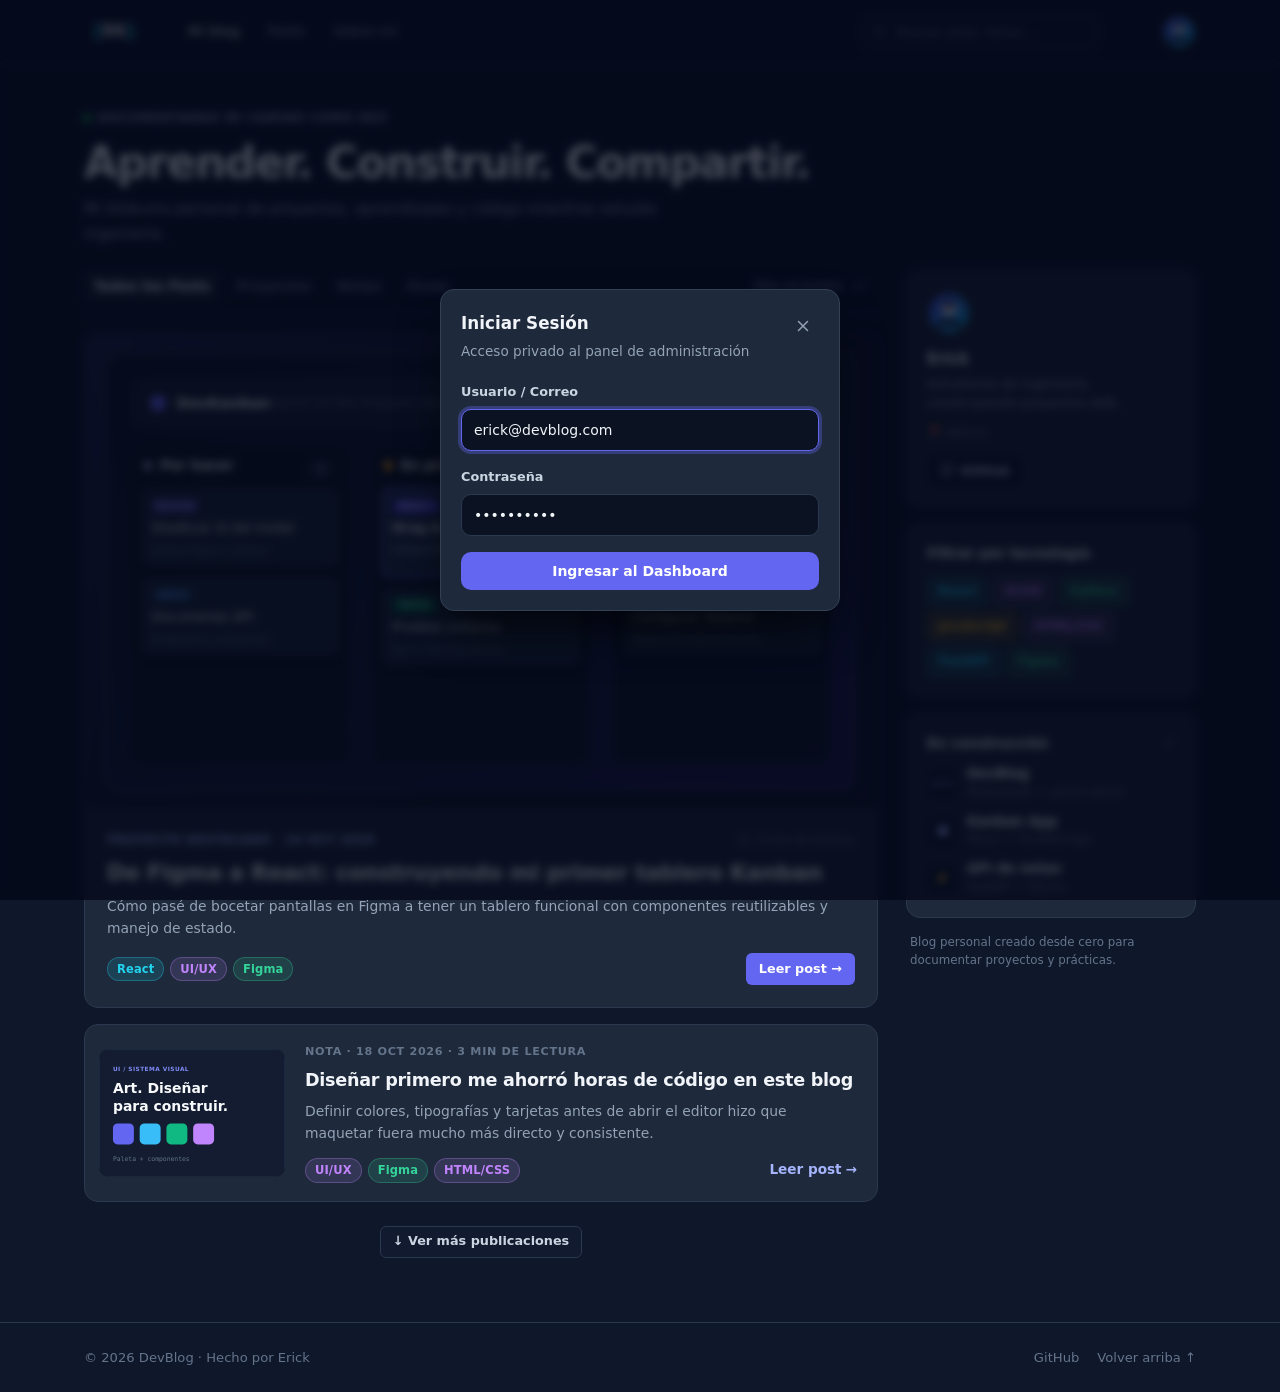
==== dashboard.html @ 759976a5 "refactor: rehacer maquetado fiel al Figma con logo {EG}, boton invisible de login, Mi Feed con edici" ====
<!DOCTYPE html>
<html lang="es">
<head>
  <meta charset="UTF-8">
  <meta name="viewport" content="width=device-width, initial-scale=1.0">
  <title>Mi Feed — {EG} DevBlog</title>
  <link rel="icon" type="image/svg+xml" href="assets/images/logo.svg">
  <link rel="stylesheet" href="css/style.css">
  <link rel="stylesheet" href="css/blog.css">
  <link rel="stylesheet" href="css/dashboard.css">
</head>
<body data-page="dashboard">

  <div class="dash-shell">
    <!-- ======================================================================
         MENÚ LATERAL DEL DASHBOARD PRIVADO
         ====================================================================== -->
    <aside class="dash-sidebar" aria-label="Panel de control">
      <div class="dash-brand">
        <a href="index.html" class="logo" aria-label="Inicio DevBlog">
          <span class="logo-brace">{</span><span class="logo-letters">EG</span><span class="logo-brace">}</span>
        </a>
      </div>

      <p class="dash-section-label">Panel de control</p>

      <nav class="dash-nav" aria-label="Secciones del panel">
        <button type="button" class="dash-nav-btn is-active" data-tab="mi-feed">
          <svg width="15" height="15" viewBox="0 0 24 24" fill="none" stroke="currentColor" stroke-width="2" aria-hidden="true">
            <path d="M12 20h9"/><path d="M16.5 3.5a2.1 2.1 0 0 1 3 3L7 19l-4 1 1-4Z"/>
          </svg>
          <span>Mi Feed</span>
        </button>

        <button type="button" class="dash-nav-btn" data-tab="gestor">
          <svg width="15" height="15" viewBox="0 0 24 24" fill="none" stroke="currentColor" stroke-width="2" aria-hidden="true">
            <rect x="3" y="4" width="18" height="16" rx="2"/><path d="M3 10h18"/><path d="M9 16h6"/>
          </svg>
          <span>Gestor de Publicaciones</span>
        </button>
      </nav>

      <div class="dash-sidebar-bottom">
        <a href="index.html" class="dash-visit-link">↗ Ver blog público</a>

        <div class="dash-user">
          <img src="assets/images/avatar.svg" alt="Erick">
          <div>
            <span class="dash-user-name">Erick</span>
            <span class="dash-user-role">Admin</span>
          </div>
        </div>

        <button type="button" class="dash-logout-btn" id="logout-btn">
          Cerrar sesión
          <span>Ver como visitante</span>
        </button>
      </div>
    </aside>

    <!-- ======================================================================
         ÁREA PRINCIPAL DEL DASHBOARD
         ====================================================================== -->
    <div class="dash-main">
      <!-- Barra superior -->
      <header class="dash-topbar">
        <div class="dash-crumbs">
          Dashboard &nbsp;/&nbsp; <strong id="dash-crumb">Mi Feed</strong>
        </div>
        <span class="dash-session">Sesión activa</span>
      </header>

      <main class="dash-content">
        <!-- Encabezado dinámico según la pestaña activa -->
        <div class="dash-header">
          <div>
            <h1 class="dash-title" id="dash-title">Mi Feed</h1>
            <p class="dash-subtitle" id="dash-subtitle">
              Tu muro privado para publicar avances rápidos y editar tus posts en caliente.
            </p>
          </div>
          <button type="button" class="admin-mode-pill" id="header-action-btn">
            Vista de Administrador
          </button>
        </div>

        <!-- Selector de pestañas -->
        <div class="dash-tabs" role="tablist" aria-label="Vistas del dashboard">
          <button type="button" class="dash-tab is-active" role="tab" aria-selected="true" data-tab="mi-feed">
            Mi Feed
          </button>
          <button type="button" class="dash-tab" role="tab" aria-selected="false" data-tab="gestor">
            Gestor de Publicaciones
          </button>
        </div>

        <!-- ==================================================================
             PANTALLA 3: PESTAÑA "MI FEED" (CREACIÓN Y EDICIÓN EN CALIENTE)
             ================================================================== -->
        <section class="tab-panel" id="panel-mi-feed" aria-label="Mi Feed">

          <!-- Caja de publicación rápida -->
          <div class="composer-card">
            <div class="composer-head">
              <div>
                <h2 class="composer-title">Crear nueva publicación</h2>
                <p class="composer-sub">Comparte qué estás construyendo, agrega etiquetas o sube capturas</p>
              </div>
              <span class="composer-badge">Borrador local</span>
            </div>

            <form class="composer-body" id="composer" novalidate>
              <div class="field">
                <label class="label" for="composer-title">Título del post</label>
                <input class="input" id="composer-title" name="title" placeholder="Ej: Construyendo mi primera API con FastAPI..." required>
              </div>

              <div class="field">
                <label class="label" for="composer-content">¿Qué estás construyendo o aprendiendo hoy?</label>
                <textarea class="input textarea" id="composer-content" name="content" rows="4" placeholder="Escribe el contenido de tu publicación, agrega bloques de código (```jsx) o explica tu avance..."></textarea>
              </div>

              <div class="field">
                <label class="label">Etiquetas</label>
                <div id="composer-tags"></div>
              </div>

              <div class="field">
                <label class="label" for="composer-image-url">Imagen de portada (opcional)</label>
                <div class="upload-row">
                  <span class="upload-icon" aria-hidden="true">🖼</span>
                  <input class="input" id="composer-image-url" name="imageUrl" placeholder="Subir imagen o pegar URL (ej. assets/images/kanban-preview.svg)">
                  <label class="upload-trigger">
                    Subir archivo
                    <input type="file" id="composer-image-file" accept="image/*" class="visually-hidden">
                  </label>
                </div>
              </div>

              <div class="composer-foot">
                <span class="form-hint">Se publica al instante en el feed principal</span>
                <div class="composer-actions">
                  <button type="button" class="btn btn-secondary btn-sm" id="composer-draft">
                    Guardar como borrador
                  </button>
                  <button type="submit" class="btn btn-primary btn-sm">
                    + Publicar avance
                  </button>
                </div>
              </div>
            </form>
          </div>

          <!-- Lista de publicaciones con edición en caliente -->
          <div class="myfeed-head">
            <h2 class="myfeed-title">Mi Feed</h2>
            <span class="muted" id="my-posts-count">3 publicaciones</span>
          </div>

          <div class="feed-list" id="my-posts"></div>
        </section>

        <!-- ==================================================================
             PANTALLA 4: PESTAÑA "GESTOR DE PUBLICACIONES" (TABLA)
             ================================================================== -->
        <section class="tab-panel" id="panel-gestor" aria-label="Gestor de Publicaciones" hidden>
          <div class="table-card">
            <div class="table-card-head">
              <h2 class="table-card-title">Listado de publicaciones</h2>
              <span class="muted" id="table-summary">3 en total</span>
            </div>

            <!-- Barra de búsqueda y filtros -->
            <div class="table-filters">
              <div class="table-search-wrap">
                <svg width="14" height="14" viewBox="0 0 24 24" fill="none" stroke="currentColor" stroke-width="2" aria-hidden="true">
                  <circle cx="11" cy="11" r="7"></circle>
                  <path d="m20 20-3.5-3.5"></path>
                </svg>
                <input type="search" id="table-search" class="input select--sm" placeholder="Buscar por título o tag...">
              </div>

              <select id="table-status" class="input select select--sm" aria-label="Filtrar por estado">
                <option value="todos">Todos</option>
                <option value="publicado">Publicados</option>
                <option value="borrador">Borradores</option>
              </select>

              <select id="table-category" class="input select select--sm" aria-label="Filtrar por tipo">
                <option value="todas">Categorías</option>
                <option value="Proyecto">Proyecto</option>
                <option value="Nota">Nota</option>
                <option value="Guía">Guía</option>
              </select>

              <select id="table-sort" class="input select select--sm" aria-label="Ordenar por fecha">
                <option value="recent">Recientes</option>
                <option value="oldest">Antiguos</option>
              </select>
            </div>

            <!-- Tabla de publicaciones -->
            <div class="table-wrap">
              <table class="posts-table">
                <thead>
                  <tr>
                    <th>Título del post</th>
                    <th>Categoría</th>
                    <th>Fecha de creación</th>
                    <th>Estado</th>
                    <th>Acciones</th>
                  </tr>
                </thead>
                <tbody id="table-body"></tbody>
              </table>

              <div class="empty-state" id="table-empty" hidden>
                <p class="empty-state-title">Sin coincidencias</p>
                <p>No hay publicaciones que coincidan con el filtro actual.</p>
              </div>
            </div>
          </div>
        </section>
      </main>
    </div>
  </div>

  <script src="js/store.js"></script>
  <script src="js/ui.js"></script>
  <script src="js/dashboard.js"></script>
</body>
</html>
---- css/style.css ----
/* ==========================================================================
   {EG} DevBlog — Sistema base
   Paleta slate (azul medianoche) con acentos índigo y cian.
   ========================================================================== */

:root {
  /* Superficies */
  --bg: #0f172a;
  --bg-deep: #0b1222;
  --surface: #1e293b;
  --surface-hover: #243247;
  --surface-sunken: #111a2e;

  /* Bordes */
  --border: #2a3850;
  --border-strong: #334155;

  /* Texto */
  --text: #f1f5f9;
  --text-soft: #cbd5e1;
  --text-muted: #94a3b8;
  --text-faint: #64748b;

  /* Acentos */
  --primary: #6366f1;
  --primary-hover: #4f46e5;
  --primary-soft: rgba(99, 102, 241, 0.14);
  --primary-text: #a5b4fc;
  --cyan: #22d3ee;
  --success: #22c55e;
  --warning: #f59e0b;
  --danger: #ef4444;

  /* Forma */
  --radius-sm: 6px;
  --radius: 10px;
  --radius-lg: 14px;
  --radius-full: 999px;
  --shadow: 0 10px 30px -10px rgba(0, 0, 0, 0.6);
  --ring: 0 0 0 3px rgba(99, 102, 241, 0.35);

  /* Tipografía */
  --font-sans: 'Inter', system-ui, -apple-system, 'Segoe UI', Roboto, sans-serif;
  --font-mono: 'JetBrains Mono', 'Fira Code', Consolas, monospace;

  --header-h: 64px;
  --container: 1160px;
  --ease: 180ms cubic-bezier(0.4, 0, 0.2, 1);
}

/* --------------------------------------------------------------------------
   Reset
   -------------------------------------------------------------------------- */
*,
*::before,
*::after {
  box-sizing: border-box;
}

* {
  margin: 0;
}

html {
  -webkit-text-size-adjust: 100%;
  scroll-behavior: smooth;
  scroll-padding-top: calc(var(--header-h) + 16px);
}

body {
  min-height: 100vh;
  display: flex;
  flex-direction: column;
  background: var(--bg);
  color: var(--text);
  font-family: var(--font-sans);
  font-size: 15px;
  line-height: 1.6;
  -webkit-font-smoothing: antialiased;
}

body.has-modal {
  overflow: hidden;
}

img,
svg {
  display: block;
  max-width: 100%;
}

a {
  color: inherit;
  text-decoration: none;
}

button,
input,
select,
textarea {
  font: inherit;
  color: inherit;
}

button {
  cursor: pointer;
  background: none;
  border: 0;
}

ul,
ol {
  padding: 0;
  list-style: none;
}

:focus-visible {
  outline: 2px solid var(--primary-text);
  outline-offset: 2px;
}

::selection {
  background: rgba(99, 102, 241, 0.4);
}

[hidden] {
  display: none !important;
}

.visually-hidden {
  position: absolute !important;
  width: 1px;
  height: 1px;
  padding: 0;
  margin: -1px;
  overflow: hidden;
  clip: rect(0 0 0 0);
  white-space: nowrap;
  border: 0;
}

.container {
  width: 100%;
  max-width: var(--container);
  margin-inline: auto;
  padding-inline: 24px;
}

.muted {
  color: var(--text-faint);
  font-size: 0.85rem;
}

.nowrap {
  white-space: nowrap;
}

/* --------------------------------------------------------------------------
   Logo {EG} — los colores cian y blanco se invierten al pasar el cursor
   -------------------------------------------------------------------------- */
.logo {
  display: inline-flex;
  align-items: center;
  padding: 4px 8px;
  border-radius: var(--radius-sm);
  font-family: var(--font-mono);
  font-size: 1.2rem;
  font-weight: 700;
  letter-spacing: -0.03em;
  line-height: 1;
  user-select: none;
}

.logo-brace {
  color: var(--cyan);
  transition: color var(--ease);
}

.logo-letters {
  color: #fff;
  transition: color var(--ease);
}

.logo:hover .logo-brace,
.logo:focus-visible .logo-brace {
  color: #fff;
}

.logo:hover .logo-letters,
.logo:focus-visible .logo-letters {
  color: var(--cyan);
}

/* --------------------------------------------------------------------------
   Header público
   -------------------------------------------------------------------------- */
.site-header {
  position: sticky;
  top: 0;
  z-index: 50;
  height: var(--header-h);
  background: rgba(15, 23, 42, 0.85);
  backdrop-filter: blur(12px);
  -webkit-backdrop-filter: blur(12px);
  border-bottom: 1px solid var(--border);
}

.header-inner {
  display: flex;
  align-items: center;
  gap: 32px;
  height: 100%;
}

.main-nav {
  display: flex;
  gap: 4px;
}

.nav-link {
  padding: 6px 12px;
  border-radius: var(--radius-sm);
  color: var(--text-muted);
  font-size: 0.9rem;
  font-weight: 500;
  transition: color var(--ease), background var(--ease);
}

.nav-link:hover {
  color: var(--text);
  background: rgba(255, 255, 255, 0.04);
}

.nav-link.is-active {
  color: var(--text);
}

.header-actions {
  display: flex;
  align-items: center;
  gap: 14px;
  margin-left: auto;
}

.header-search {
  position: relative;
  width: 240px;
}

.header-search svg {
  position: absolute;
  top: 50%;
  left: 12px;
  transform: translateY(-50%);
  color: var(--text-faint);
  pointer-events: none;
}

.header-search input {
  width: 100%;
  height: 36px;
  padding: 0 12px 0 36px;
  background: var(--surface-sunken);
  border: 1px solid var(--border);
  border-radius: var(--radius);
  font-size: 0.85rem;
  transition: border-color var(--ease), box-shadow var(--ease);
}

.header-search input::placeholder {
  color: var(--text-faint);
}

.header-search input:focus {
  outline: none;
  border-color: var(--primary);
  box-shadow: var(--ring);
}

/* Botón invisible al lado de la foto de perfil + Avatar */
.secret-login-btn {
  width: 34px;
  height: 34px;
  border-radius: var(--radius-sm);
  background: transparent;
  border: 1px solid transparent;
  opacity: 0;
  cursor: pointer;
}

.secret-login-btn:focus-visible {
  opacity: 0.4;
  border-color: var(--primary);
}

.avatar-btn {
  position: relative;
  flex-shrink: 0;
  width: 34px;
  height: 34px;
  padding: 0;
  border-radius: 50%;
  border: 1.5px solid var(--border-strong);
  transition: border-color var(--ease), transform var(--ease);
}

.avatar-btn img {
  width: 100%;
  height: 100%;
  border-radius: 50%;
  object-fit: cover;
}

.avatar-btn:hover {
  border-color: var(--primary);
  transform: scale(1.05);
}

.avatar-btn.is-admin::after {
  content: '';
  position: absolute;
  right: -2px;
  bottom: -2px;
  width: 11px;
  height: 11px;
  border-radius: 50%;
  background: var(--success);
  border: 2px solid var(--bg);
}

/* --------------------------------------------------------------------------
   Footer
   -------------------------------------------------------------------------- */
.site-footer {
  margin-top: auto;
  border-top: 1px solid var(--border);
  padding: 24px 0;
  color: var(--text-faint);
  font-size: 0.82rem;
}

.footer-inner {
  display: flex;
  flex-wrap: wrap;
  align-items: center;
  justify-content: space-between;
  gap: 12px;
}

.footer-links {
  display: flex;
  gap: 18px;
}

.footer-links a:hover {
  color: var(--text);
}

/* --------------------------------------------------------------------------
   Botones
   -------------------------------------------------------------------------- */
.btn {
  display: inline-flex;
  align-items: center;
  justify-content: center;
  gap: 6px;
  height: 38px;
  padding: 0 16px;
  border: 1px solid transparent;
  border-radius: var(--radius);
  font-size: 0.875rem;
  font-weight: 600;
  white-space: nowrap;
  transition: background var(--ease), border-color var(--ease), color var(--ease), box-shadow var(--ease);
}

.btn:active {
  transform: translateY(1px);
}

.btn:disabled {
  opacity: 0.5;
  pointer-events: none;
}

.btn-primary {
  background: var(--primary);
  color: #fff;
}

.btn-primary:hover {
  background: var(--primary-hover);
  box-shadow: 0 6px 18px -6px rgba(99, 102, 241, 0.7);
}

.btn-secondary {
  background: var(--surface-sunken);
  border-color: var(--border);
  color: var(--text-soft);
}

.btn-secondary:hover {
  background: var(--surface-hover);
  border-color: var(--border-strong);
  color: var(--text);
}

.btn-danger {
  background: var(--danger);
  color: #fff;
}

.btn-danger:hover {
  background: #dc2626;
}

.btn-danger-soft:hover {
  color: #fca5a5;
  border-color: rgba(239, 68, 68, 0.45);
  background: rgba(239, 68, 68, 0.1);
}

.btn-sm {
  height: 32px;
  padding: 0 12px;
  font-size: 0.8rem;
  border-radius: var(--radius-sm);
}

.btn-block {
  width: 100%;
}

.icon-btn {
  display: inline-grid;
  place-items: center;
  width: 32px;
  height: 32px;
  border-radius: var(--radius-sm);
  color: var(--text-muted);
  transition: background var(--ease), color var(--ease);
}

.icon-btn:hover {
  background: rgba(255, 255, 255, 0.06);
  color: var(--text);
}

.link-arrow {
  display: inline-flex;
  align-items: center;
  gap: 4px;
  color: var(--primary-text);
  font-size: 0.85rem;
  font-weight: 600;
  white-space: nowrap;
}

.link-arrow span {
  transition: transform var(--ease);
}

.link-arrow:hover span {
  transform: translateX(3px);
}

/* --------------------------------------------------------------------------
   Formularios
   -------------------------------------------------------------------------- */
.field {
  display: flex;
  flex-direction: column;
  gap: 6px;
}

.label {
  font-size: 0.8rem;
  font-weight: 600;
  color: var(--text-soft);
}

.input {
  width: 100%;
  min-height: 40px;
  padding: 9px 12px;
  background: var(--bg-deep);
  border: 1px solid var(--border);
  border-radius: var(--radius);
  font-size: 0.875rem;
  transition: border-color var(--ease), box-shadow var(--ease);
}

.input::placeholder {
  color: var(--text-faint);
}

.input:focus {
  outline: none;
  border-color: var(--primary);
  box-shadow: var(--ring);
}

.textarea {
  resize: vertical;
  min-height: 110px;
  line-height: 1.6;
}

.select {
  appearance: none;
  padding-right: 34px;
  background-image: url("data:image/svg+xml,%3Csvg xmlns='http://www.w3.org/2000/svg' width='16' height='16' viewBox='0 0 24 24' fill='none' stroke='%2394a3b8' stroke-width='2'%3E%3Cpath d='m6 9 6 6 6-6'/%3E%3C/svg%3E");
  background-repeat: no-repeat;
  background-position: right 10px center;
  cursor: pointer;
}

.select option {
  background: var(--surface);
}

.select--sm {
  min-height: 32px;
  padding-block: 4px;
  font-size: 0.8rem;
}

.form-hint {
  font-size: 0.75rem;
  color: var(--text-faint);
}

.form-error {
  padding: 8px 12px;
  border-radius: var(--radius-sm);
  background: rgba(239, 68, 68, 0.12);
  border: 1px solid rgba(239, 68, 68, 0.3);
  color: #fca5a5;
  font-size: 0.8rem;
}

/* Input de etiquetas */
.tag-input {
  display: flex;
  flex-wrap: wrap;
  align-items: center;
  gap: 6px;
  min-height: 40px;
  padding: 6px 8px;
  background: var(--bg-deep);
  border: 1px solid var(--border);
  border-radius: var(--radius);
  cursor: text;
  transition: border-color var(--ease), box-shadow var(--ease);
}

.tag-input:focus-within {
  border-color: var(--primary);
  box-shadow: var(--ring);
}

.tag-input-list {
  display: contents;
}

.tag-input-field {
  flex: 1;
  min-width: 140px;
  padding: 2px 4px;
  background: transparent;
  border: 0;
  font-size: 0.85rem;
}

.tag-input-field:focus {
  outline: none;
}

/* --------------------------------------------------------------------------
   Etiquetas, chips y estados
   -------------------------------------------------------------------------- */
.tag {
  display: inline-flex;
  align-items: center;
  padding: 2px 9px;
  border-radius: var(--radius-full);
  font-size: 0.72rem;
  font-weight: 600;
  letter-spacing: 0.01em;
  white-space: nowrap;
  color: var(--tag-color);
  background: color-mix(in srgb, var(--tag-color) 14%, transparent);
  border: 1px solid color-mix(in srgb, var(--tag-color) 30%, transparent);
}

.tag--c0 { --tag-color: #818cf8; }
.tag--c1 { --tag-color: #22d3ee; }
.tag--c2 { --tag-color: #c084fc; }
.tag--c3 { --tag-color: #34d399; }
.tag--c4 { --tag-color: #fbbf24; }
.tag--c5 { --tag-color: #f472b6; }

.chip-list {
  display: flex;
  flex-wrap: wrap;
  gap: 6px;
}

.chip {
  display: inline-flex;
  align-items: center;
  gap: 4px;
  padding: 2px 8px;
  border-radius: var(--radius-sm);
  background: rgba(148, 163, 184, 0.08);
  color: var(--text-muted);
  font-size: 0.75rem;
  font-weight: 500;
}

a.chip:hover {
  color: var(--text);
  background: rgba(148, 163, 184, 0.16);
}

.chip--removable {
  background: var(--primary-soft);
  color: var(--primary-text);
}

.chip--removable button {
  display: grid;
  place-items: center;
  width: 16px;
  height: 16px;
  border-radius: 50%;
  color: inherit;
  font-size: 0.9rem;
  line-height: 1;
}

.chip--removable button:hover {
  background: rgba(255, 255, 255, 0.12);
}

.status {
  display: inline-flex;
  align-items: center;
  gap: 6px;
  padding: 2px 9px;
  border-radius: var(--radius-full);
  font-size: 0.72rem;
  font-weight: 600;
  white-space: nowrap;
}

.status::before {
  content: '';
  width: 6px;
  height: 6px;
  border-radius: 50%;
  background: currentColor;
}

.status--published {
  color: #4ade80;
  background: rgba(34, 197, 94, 0.12);
  border: 1px solid rgba(34, 197, 94, 0.3);
}

.status--draft {
  color: #fbbf24;
  background: rgba(245, 158, 11, 0.12);
  border: 1px solid rgba(245, 158, 11, 0.3);
}

.status--editing {
  color: var(--primary-text);
  background: var(--primary-soft);
  border: 1px solid rgba(99, 102, 241, 0.35);
}

/* --------------------------------------------------------------------------
   Tarjetas y estados vacíos
   -------------------------------------------------------------------------- */
.card {
  background: var(--surface);
  border: 1px solid var(--border);
  border-radius: var(--radius-lg);
  padding: 20px;
}

.empty-state {
  display: flex;
  flex-direction: column;
  align-items: center;
  gap: 8px;
  padding: 48px 24px;
  text-align: center;
  color: var(--text-muted);
  font-size: 0.9rem;
  border: 1px dashed var(--border-strong);
  border-radius: var(--radius-lg);
}

.empty-state .btn {
  margin-top: 8px;
}

.empty-state-title {
  color: var(--text);
  font-weight: 600;
  font-size: 1rem;
}

.empty-state--page {
  margin: 64px auto;
  max-width: 520px;
}

/* --------------------------------------------------------------------------
   Modales
   -------------------------------------------------------------------------- */
.modal-overlay {
  position: fixed;
  inset: 0;
  z-index: 100;
  display: grid;
  place-items: center;
  padding: 16px;
  background: rgba(2, 6, 23, 0.72);
  backdrop-filter: blur(4px);
  -webkit-backdrop-filter: blur(4px);
  opacity: 0;
  transition: opacity var(--ease);
}

.modal-overlay.is-open {
  opacity: 1;
}

.modal {
  width: 100%;
  max-width: 400px;
  background: var(--surface);
  border: 1px solid var(--border-strong);
  border-radius: var(--radius-lg);
  box-shadow: 0 25px 50px -12px rgba(0, 0, 0, 0.75);
  transform: translateY(8px) scale(0.98);
  transition: transform var(--ease);
}

.modal-overlay.is-open .modal {
  transform: none;
}

.modal--sm {
  max-width: 420px;
}

.modal-header {
  display: flex;
  align-items: flex-start;
  justify-content: space-between;
  gap: 12px;
  padding: 20px 20px 0;
}

.modal-title {
  font-size: 1.05rem;
  font-weight: 700;
}

.modal-subtitle,
.modal-text {
  margin-top: 4px;
  color: var(--text-muted);
  font-size: 0.85rem;
}

.modal-text strong {
  color: var(--text);
}

.modal-body {
  display: flex;
  flex-direction: column;
  gap: 16px;
  padding: 20px;
}

.alert-head {
  display: flex;
  align-items: center;
  gap: 12px;
}

.alert-badge {
  display: inline-grid;
  place-items: center;
  flex-shrink: 0;
  width: 34px;
  height: 34px;
  border-radius: var(--radius-sm);
  background: rgba(239, 68, 68, 0.14);
  border: 1px solid rgba(239, 68, 68, 0.35);
  color: var(--danger);
}

.modal-footer {
  display: flex;
  justify-content: flex-end;
  gap: 10px;
  padding: 0 20px 20px;
}

.shake {
  animation: shake 0.35s;
}

@keyframes shake {
  20%, 60% { transform: translateX(-6px); }
  40%, 80% { transform: translateX(6px); }
}

/* --------------------------------------------------------------------------
   Toasts
   -------------------------------------------------------------------------- */
.toast-region {
  position: fixed;
  right: 20px;
  bottom: 20px;
  z-index: 200;
  display: flex;
  flex-direction: column;
  gap: 8px;
  pointer-events: none;
}

.toast {
  min-width: 240px;
  max-width: 360px;
  padding: 12px 16px;
  background: var(--surface);
  border: 1px solid var(--border-strong);
  border-left: 3px solid var(--primary);
  border-radius: var(--radius);
  box-shadow: var(--shadow);
  font-size: 0.875rem;
  animation: toast-in 0.25s ease both;
}

.toast--success { border-left-color: var(--success); }
.toast--error { border-left-color: var(--danger); }

.toast.is-leaving {
  animation: toast-out 0.2s ease forwards;
}

@keyframes toast-in {
  from { opacity: 0; transform: translateY(10px); }
}

@keyframes toast-out {
  to { opacity: 0; transform: translateY(10px); }
}

/* --------------------------------------------------------------------------
   Responsive
   -------------------------------------------------------------------------- */
@media (max-width: 860px) {
  .header-inner { gap: 16px; }
  .header-search { width: 200px; }
}

@media (max-width: 680px) {
  .container { padding-inline: 16px; }
  .main-nav { display: none; }
  .header-actions { flex: 1; justify-content: flex-end; }
  .header-search { width: auto; flex: 1; max-width: 260px; }
}

@media (prefers-reduced-motion: reduce) {
  *, *::before, *::after {
    animation-duration: 0.01ms !important;
    transition-duration: 0.01ms !important;
    scroll-behavior: auto !important;
  }
}
---- css/blog.css ----
/* ==========================================================================
   {EG} DevBlog — Vistas públicas: Feed (index) y Lectura (post)
   ========================================================================== */

/* --------------------------------------------------------------------------
   Hero
   -------------------------------------------------------------------------- */
.hero {
  padding: 40px 0 24px;
}

.eyebrow {
  display: inline-flex;
  align-items: center;
  gap: 8px;
  color: var(--text-muted);
  font-size: 0.72rem;
  font-weight: 600;
  letter-spacing: 0.08em;
  text-transform: uppercase;
}

.eyebrow-dot {
  width: 6px;
  height: 6px;
  border-radius: 50%;
  background: var(--success);
  box-shadow: 0 0 0 4px rgba(34, 197, 94, 0.16);
}

.hero-title {
  margin-top: 10px;
  font-size: clamp(2rem, 4.2vw, 2.75rem);
  font-weight: 800;
  line-height: 1.12;
  letter-spacing: -0.035em;
}

.hero-subtitle {
  max-width: 600px;
  margin-top: 10px;
  color: var(--text-muted);
  font-size: 0.96rem;
}

/* --------------------------------------------------------------------------
   Layout del feed: 2 columnas (muro izquierda + sidebar derecha)
   -------------------------------------------------------------------------- */
.feed-layout {
  display: grid;
  grid-template-columns: minmax(0, 1fr) 290px;
  gap: 28px;
  align-items: start;
  padding-bottom: 64px;
}

.feed-toolbar {
  display: flex;
  align-items: center;
  justify-content: space-between;
  gap: 16px;
  padding-bottom: 12px;
  margin-bottom: 18px;
  border-bottom: 1px solid var(--border);
}

.filter-tabs {
  display: flex;
  flex-wrap: wrap;
  gap: 6px;
}

.filter-tab {
  padding: 5px 10px;
  border-radius: var(--radius-sm);
  color: var(--text-faint);
  font-size: 0.84rem;
  font-weight: 600;
  transition: color var(--ease), background var(--ease);
}

.filter-tab:hover {
  color: var(--text);
}

.filter-tab.is-active {
  color: var(--text);
  background: rgba(255, 255, 255, 0.05);
}

.feed-sort {
  width: auto;
  background-color: transparent;
  border-color: transparent;
  color: var(--text-muted);
}

.feed-status {
  margin: -6px 0 14px;
  color: var(--text-muted);
  font-size: 0.82rem;
}

.feed-list {
  display: flex;
  flex-direction: column;
  gap: 16px;
}

.load-more-wrap {
  display: flex;
  justify-content: center;
  margin-top: 24px;
}

/* --------------------------------------------------------------------------
   PostCard (reutilizable en Feed Público y Mi Feed)
   -------------------------------------------------------------------------- */
.post-card {
  display: grid;
  overflow: hidden;
  background: var(--surface);
  border: 1px solid var(--border);
  border-radius: var(--radius-lg);
  transition: border-color var(--ease), box-shadow var(--ease);
}

.post-card:hover {
  border-color: rgba(99, 102, 241, 0.45);
  box-shadow: var(--shadow);
}

.post-card-media {
  display: block;
  overflow: hidden;
  background: var(--bg-deep);
}

.post-card-media img {
  width: 100%;
  height: 100%;
  object-fit: cover;
}

.post-card-body {
  display: flex;
  flex-direction: column;
  gap: 8px;
  min-width: 0;
  padding: 18px 20px;
}

.post-card-top {
  display: flex;
  align-items: center;
  justify-content: space-between;
  gap: 12px;
}

.featured-kicker {
  color: var(--primary-text);
  font-size: 0.72rem;
  font-weight: 700;
  letter-spacing: 0.06em;
  text-transform: uppercase;
}

.post-kicker {
  color: var(--text-faint);
  font-size: 0.7rem;
  font-weight: 600;
  letter-spacing: 0.06em;
  text-transform: uppercase;
}

.post-readtime {
  display: inline-flex;
  align-items: center;
  gap: 5px;
  color: var(--text-faint);
  font-size: 0.76rem;
}

.post-card-title {
  font-size: 1.1rem;
  font-weight: 700;
  line-height: 1.35;
  letter-spacing: -0.015em;
}

.post-card-title a:hover {
  color: var(--primary-text);
}

.post-card-excerpt {
  display: -webkit-box;
  -webkit-line-clamp: 2;
  -webkit-box-orient: vertical;
  overflow: hidden;
  color: var(--text-muted);
  font-size: 0.87rem;
  line-height: 1.55;
}

.post-card-footer {
  display: flex;
  align-items: center;
  justify-content: space-between;
  gap: 12px;
  margin-top: auto;
  padding-top: 6px;
}

.post-card-actions {
  display: flex;
  flex-shrink: 0;
  gap: 6px;
}

/* Variante destacada (arriba del feed) */
.post-card--featured .post-card-media {
  padding: 18px 20px;
  background: radial-gradient(circle at top left, rgba(99, 102, 241, 0.16), transparent 65%), #13182b;
  border-bottom: 1px solid var(--border);
}

.post-card--featured .post-card-media img {
  border-radius: var(--radius);
  border: 1px solid rgba(255, 255, 255, 0.08);
}

.post-card--featured .post-card-body {
  padding: 20px 22px 22px;
}

.post-card--featured .post-card-title {
  font-size: 1.38rem;
}

/* Variante fila horizontal */
.post-card--row {
  grid-template-columns: 200px minmax(0, 1fr);
}

.post-card--row .post-card-media {
  margin: 14px 0 14px 14px;
  border-radius: var(--radius);
  aspect-ratio: 16 / 11;
  align-self: center;
}

.post-card--no-media {
  grid-template-columns: minmax(0, 1fr);
}

/* --------------------------------------------------------------------------
   Sidebar (Derecha en el Feed)
   -------------------------------------------------------------------------- */
.sidebar {
  display: flex;
  flex-direction: column;
  gap: 14px;
}

.sidebar-head {
  display: flex;
  align-items: center;
  justify-content: space-between;
  margin-bottom: 12px;
}

.sidebar-title {
  color: var(--text);
  font-size: 0.85rem;
  font-weight: 700;
}

/* Tarjeta de perfil fiel al maquetado */
.profile-card {
  display: flex;
  flex-direction: column;
  align-items: flex-start;
  gap: 12px;
}

.profile-avatar-circle {
  width: 44px;
  height: 44px;
  border-radius: 50%;
  border: 1.5px solid var(--border-strong);
  background: var(--surface-sunken);
  overflow: hidden;
}

.profile-avatar-circle img {
  width: 100%;
  height: 100%;
  object-fit: cover;
}

.profile-info {
  min-height: 36px;
}

.profile-name {
  font-size: 0.95rem;
  font-weight: 700;
}

.profile-bio {
  margin-top: 2px;
  color: var(--text-muted);
  font-size: 0.82rem;
  line-height: 1.45;
}

.profile-loc {
  display: inline-flex;
  align-items: center;
  gap: 5px;
  color: var(--text-faint);
  font-size: 0.76rem;
}

/* Botones de tecnología */
.tech-filters {
  display: flex;
  flex-wrap: wrap;
  gap: 6px;
}

.tech-chip {
  display: inline-flex;
  align-items: center;
  padding: 4px 10px;
  border-radius: var(--radius-sm);
  background: color-mix(in srgb, var(--tag-color) 12%, transparent);
  border: 1px solid color-mix(in srgb, var(--tag-color) 30%, transparent);
  color: var(--tag-color);
  font-size: 0.75rem;
  font-weight: 600;
  transition: background var(--ease), box-shadow var(--ease);
}

.tech-chip:hover,
.tech-chip.is-active {
  background: color-mix(in srgb, var(--tag-color) 24%, transparent);
}

.tech-chip.is-active {
  box-shadow: 0 0 0 2px color-mix(in srgb, var(--tag-color) 50%, transparent);
}

/* Tarjeta "En construcción" */
.build-list {
  display: flex;
  flex-direction: column;
  gap: 12px;
}

.build-item {
  display: flex;
  align-items: center;
  gap: 10px;
}

.build-icon {
  display: inline-grid;
  place-items: center;
  flex-shrink: 0;
  width: 30px;
  height: 30px;
  border-radius: var(--radius-sm);
  background: var(--surface-sunken);
  border: 1px solid var(--border);
  color: var(--primary-text);
  font-family: var(--font-mono);
  font-size: 0.72rem;
  font-weight: 700;
}

.build-name {
  display: block;
  font-size: 0.83rem;
  font-weight: 600;
  line-height: 1.25;
}

.build-desc {
  display: block;
  color: var(--text-faint);
  font-size: 0.74rem;
}

.sidebar-note {
  padding: 2px 4px;
  color: var(--text-faint);
  font-size: 0.74rem;
  line-height: 1.5;
}

/* --------------------------------------------------------------------------
   Pantalla 2: Lectura completa (post.html)
   -------------------------------------------------------------------------- */
.post-page {
  padding-top: 28px;
  padding-bottom: 64px;
}

.back-link {
  display: inline-flex;
  align-items: center;
  gap: 6px;
  margin-bottom: 20px;
  color: var(--text-muted);
  font-size: 0.83rem;
  font-weight: 500;
}

.back-link:hover {
  color: var(--text);
}

.post-layout {
  display: grid;
  grid-template-columns: minmax(0, 680px) 220px;
  justify-content: space-between;
  gap: 44px;
  align-items: start;
}

.draft-banner {
  margin-bottom: 18px;
  padding: 10px 14px;
  border-radius: var(--radius);
  background: rgba(245, 158, 11, 0.12);
  border: 1px solid rgba(245, 158, 11, 0.3);
  color: #fcd34d;
  font-size: 0.84rem;
}

.post-header {
  padding-bottom: 20px;
  margin-bottom: 24px;
  border-bottom: 1px solid var(--border);
}

.post-title {
  margin-top: 10px;
  font-size: clamp(1.75rem, 3.6vw, 2.35rem);
  font-weight: 800;
  line-height: 1.18;
  letter-spacing: -0.03em;
}

.post-lead {
  margin-top: 12px;
  color: var(--text-muted);
  font-size: 0.96rem;
  line-height: 1.6;
}

.post-author {
  display: flex;
  flex-wrap: wrap;
  align-items: center;
  gap: 10px;
  margin-top: 18px;
}

.post-author-avatar {
  border-radius: 50%;
  border: 1px solid var(--border-strong);
}

.post-author-name {
  display: block;
  font-size: 0.85rem;
  font-weight: 600;
}

.post-author-role {
  display: block;
  color: var(--text-faint);
  font-size: 0.74rem;
}

.post-author-tags {
  margin-left: 8px;
}

/* Cuerpo del artículo */
.prose {
  color: var(--text-soft);
  font-size: 0.95rem;
  line-height: 1.75;
}

.prose > * + * {
  margin-top: 1.15em;
}

.prose h2 {
  margin-top: 1.9em;
  color: var(--text);
  font-size: 1.25rem;
  font-weight: 700;
  letter-spacing: -0.02em;
}

.prose h3 {
  margin-top: 1.5em;
  color: var(--text);
  font-size: 1.05rem;
  font-weight: 700;
}

.prose strong {
  color: var(--text);
}

.prose ul,
.prose ol {
  padding-left: 1.3em;
}

.prose ul { list-style: disc; }
.prose ol { list-style: decimal; }

.prose :not(pre) > code {
  padding: 2px 6px;
  border-radius: 5px;
  background: var(--surface);
  border: 1px solid var(--border);
  color: #e0e7ff;
  font-family: var(--font-mono);
  font-size: 0.84em;
}

/* Figura con barra estilo ventana */
.prose-figure {
  margin-block: 1.6em;
  overflow: hidden;
  border: 1px solid var(--border);
  border-radius: var(--radius-lg);
  background: #13182b;
}

.prose-figure-bar {
  display: flex;
  align-items: center;
  gap: 10px;
  padding: 8px 14px;
  background: var(--surface-sunken);
  border-bottom: 1px solid var(--border);
  color: var(--text-faint);
  font-size: 0.74rem;
}

.win-dots {
  display: inline-flex;
  gap: 5px;
}

.win-dots i {
  width: 7px;
  height: 7px;
  border-radius: 50%;
  background: var(--border-strong);
}

.prose-figure-body {
  padding: 16px;
}

.prose-figure-body img {
  border-radius: var(--radius);
}

.prose-figure figcaption {
  padding: 8px 14px;
  border-top: 1px solid var(--border);
  background: var(--bg);
  color: var(--text-faint);
  font-size: 0.75rem;
}

/* Callout / Lo que aprendí */
.callout {
  padding: 14px 18px;
  border-radius: var(--radius);
  border: 1px solid var(--border);
  border-left: 3px solid var(--primary);
  background: var(--surface);
  color: var(--text-soft);
  font-size: 0.88rem;
}

.callout strong {
  display: block;
  margin-bottom: 4px;
  color: var(--primary-text);
  font-size: 0.72rem;
  letter-spacing: 0.06em;
  text-transform: uppercase;
}

/* Bloque de código con números de línea */
.code-block {
  margin-block: 1.5em;
  overflow: hidden;
  border: 1px solid var(--border);
  border-radius: var(--radius);
  background: var(--surface);
}

.code-block-head {
  display: flex;
  align-items: center;
  justify-content: space-between;
  padding: 7px 12px;
  border-bottom: 1px solid var(--border);
  background: var(--surface-sunken);
}

.code-block-name {
  color: var(--text-muted);
  font-family: var(--font-mono);
  font-size: 0.75rem;
}

.code-copy {
  padding: 2px 9px;
  border-radius: var(--radius-sm);
  color: var(--text-muted);
  font-size: 0.74rem;
}

.code-copy:hover {
  color: var(--text);
}

.code-copy.is-copied {
  color: #4ade80;
}

.code-block pre {
  margin: 0;
  padding: 14px 16px;
  overflow-x: auto;
  color: #e2e8f0;
  font-family: var(--font-mono);
  font-size: 0.8rem;
  line-height: 1.65;
}

.code-line {
  display: flex;
  gap: 16px;
}

.code-ln {
  user-select: none;
  min-width: 18px;
  text-align: right;
  color: var(--text-faint);
}

.code-src {
  flex: 1;
}

.tok-comment { color: #64748b; font-style: italic; }
.tok-string  { color: #86efac; }
.tok-keyword { color: #c4b5fd; }
.tok-number  { color: #fdba74; }
.tok-fn      { color: #7dd3fc; }
.tok-tag     { color: #f9a8d4; }

/* Tarjeta de repositorio al final del artículo */
.repo-card {
  display: flex;
  align-items: center;
  justify-content: space-between;
  gap: 16px;
  margin-top: 32px;
  padding: 14px 16px;
  border: 1px solid var(--border);
  border-radius: var(--radius);
  background: var(--surface);
}

.repo-card-info {
  display: flex;
  align-items: center;
  gap: 12px;
}

.repo-icon {
  display: inline-grid;
  place-items: center;
  width: 34px;
  height: 34px;
  border-radius: var(--radius-sm);
  background: var(--surface-sunken);
  color: var(--text-muted);
}

.repo-card-title {
  font-size: 0.85rem;
  font-weight: 600;
}

.repo-card-text {
  color: var(--text-faint);
  font-size: 0.76rem;
}

.post-footer {
  display: flex;
  align-items: center;
  justify-content: space-between;
  gap: 12px;
  margin-top: 20px;
  padding-top: 18px;
  border-top: 1px solid var(--border);
}

/* Índice lateral */
.post-aside {
  position: sticky;
  top: calc(var(--header-h) + 24px);
  display: flex;
  flex-direction: column;
  gap: 24px;
}

.aside-title {
  margin-bottom: 8px;
  color: var(--text-faint);
  font-size: 0.7rem;
  font-weight: 700;
  letter-spacing: 0.08em;
  text-transform: uppercase;
}

.toc-list {
  display: flex;
  flex-direction: column;
  gap: 4px;
}

.toc-link {
  display: block;
  padding: 4px 0 4px 10px;
  border-left: 2px solid var(--border);
  color: var(--text-faint);
  font-size: 0.78rem;
  line-height: 1.4;
  transition: color var(--ease), border-color var(--ease);
}

.toc-link:hover,
.toc-link.is-active {
  color: var(--primary-text);
  border-left-color: var(--primary);
}

.aside-note {
  color: var(--text-faint);
  font-size: 0.76rem;
  line-height: 1.5;
  margin-bottom: 8px;
}

.share-link {
  color: var(--primary-text);
  font-size: 0.78rem;
  font-weight: 600;
}

.share-link:hover {
  text-decoration: underline;
}

/* --------------------------------------------------------------------------
   Responsive
   -------------------------------------------------------------------------- */
@media (max-width: 960px) {
  .feed-layout,
  .post-layout {
    grid-template-columns: minmax(0, 1fr);
  }

  .post-aside {
    position: static;
    order: -1;
  }
}

@media (max-width: 640px) {
  .post-card--row {
    grid-template-columns: minmax(0, 1fr);
  }

  .post-card--row .post-card-media {
    margin: 14px 14px 0;
  }
}
---- css/dashboard.css ----
/* ==========================================================================
   {EG} DevBlog — Dashboard Privado (Pantallas 3 y 4 del Maquetado)
   - Pestaña "Mi Feed" (publicación rápida + edición en caliente)
   - Pestaña "Gestor de Publicaciones" (tabla limpia con filtros)
   ========================================================================== */

.dash-shell {
  display: grid;
  grid-template-columns: 225px minmax(0, 1fr);
  min-height: 100vh;
}

/* --------------------------------------------------------------------------
   Sidebar lateral izquierdo
   -------------------------------------------------------------------------- */
.dash-sidebar {
  position: sticky;
  top: 0;
  height: 100vh;
  display: flex;
  flex-direction: column;
  padding: 16px 14px;
  background: var(--bg-deep);
  border-right: 1px solid var(--border);
}

.dash-brand {
  padding: 4px 6px 18px;
  border-bottom: 1px solid var(--border);
}

.dash-section-label {
  padding: 18px 10px 8px;
  color: var(--text-faint);
  font-size: 0.68rem;
  font-weight: 700;
  letter-spacing: 0.08em;
  text-transform: uppercase;
}

.dash-nav {
  display: flex;
  flex-direction: column;
  gap: 4px;
}

.dash-nav-btn {
  display: flex;
  align-items: center;
  gap: 10px;
  width: 100%;
  padding: 9px 12px;
  border-radius: var(--radius);
  border: 1px solid transparent;
  color: var(--text-muted);
  font-size: 0.84rem;
  font-weight: 500;
  text-align: left;
  transition: background var(--ease), color var(--ease), border-color var(--ease);
}

.dash-nav-btn:hover {
  color: var(--text);
  background: rgba(255, 255, 255, 0.03);
}

.dash-nav-btn.is-active {
  color: var(--text);
  background: var(--surface);
  border-color: var(--border-strong);
}

.dash-sidebar-bottom {
  margin-top: auto;
  display: flex;
  flex-direction: column;
  gap: 12px;
  padding-top: 14px;
  border-top: 1px solid var(--border);
}

.dash-visit-link {
  display: inline-flex;
  align-items: center;
  gap: 6px;
  padding: 4px 8px;
  color: var(--text-muted);
  font-size: 0.78rem;
}

.dash-visit-link:hover {
  color: var(--text);
}

.dash-user {
  display: flex;
  align-items: center;
  gap: 10px;
  padding: 6px 8px;
}

.dash-user img {
  width: 30px;
  height: 30px;
  border-radius: 50%;
  border: 1px solid var(--border-strong);
}

.dash-user-name {
  display: block;
  font-size: 0.82rem;
  font-weight: 600;
  line-height: 1.2;
}

.dash-user-role {
  display: block;
  color: var(--text-faint);
  font-size: 0.7rem;
}

.dash-logout-btn {
  width: 100%;
  padding: 8px 10px;
  border-radius: var(--radius);
  background: var(--surface);
  border: 1px solid var(--border);
  color: var(--text-soft);
  font-size: 0.74rem;
  font-weight: 600;
  text-align: left;
  line-height: 1.35;
  transition: border-color var(--ease), background var(--ease);
}

.dash-logout-btn span {
  display: block;
  color: var(--text-faint);
  font-weight: 400;
}

.dash-logout-btn:hover {
  background: var(--surface-hover);
  border-color: var(--border-strong);
}

/* --------------------------------------------------------------------------
   Área principal
   -------------------------------------------------------------------------- */
.dash-main {
  display: flex;
  flex-direction: column;
  min-width: 0;
}

.dash-topbar {
  display: flex;
  align-items: center;
  justify-content: space-between;
  height: 52px;
  padding: 0 32px;
  border-bottom: 1px solid var(--border);
  color: var(--text-faint);
  font-size: 0.78rem;
}

.dash-crumbs strong {
  color: var(--text-soft);
  font-weight: 600;
}

.dash-session {
  display: inline-flex;
  align-items: center;
  gap: 6px;
  color: var(--text-muted);
  font-size: 0.76rem;
}

.dash-session::before {
  content: '';
  width: 6px;
  height: 6px;
  border-radius: 50%;
  background: var(--success);
}

.dash-content {
  width: 100%;
  max-width: 940px;
  padding: 28px 32px 64px;
}

.dash-header {
  display: flex;
  flex-wrap: wrap;
  align-items: flex-start;
  justify-content: space-between;
  gap: 16px;
  margin-bottom: 16px;
}

.dash-title {
  font-size: 1.65rem;
  font-weight: 800;
  letter-spacing: -0.025em;
  line-height: 1.2;
}

.dash-subtitle {
  margin-top: 4px;
  color: var(--text-muted);
  font-size: 0.86rem;
}

.admin-mode-pill {
  display: inline-flex;
  align-items: center;
  padding: 5px 12px;
  border-radius: var(--radius-sm);
  background: var(--primary-soft);
  border: 1px solid rgba(99, 102, 241, 0.35);
  color: var(--primary-text);
  font-size: 0.74rem;
  font-weight: 600;
}

/* Pestañas superiores Mi Feed / Gestor de Publicaciones */
.dash-tabs {
  display: inline-flex;
  gap: 8px;
  margin-bottom: 22px;
}

.dash-tab {
  padding: 6px 14px;
  border-radius: var(--radius-sm);
  background: var(--surface-sunken);
  border: 1px solid var(--border);
  color: var(--text-muted);
  font-size: 0.8rem;
  font-weight: 600;
  transition: background var(--ease), color var(--ease), border-color var(--ease);
}

.dash-tab:hover {
  color: var(--text);
}

.dash-tab.is-active {
  color: var(--primary-text);
  background: var(--primary-soft);
  border-color: var(--primary);
}

/* --------------------------------------------------------------------------
   Caja de publicación rápida ("Crear nueva publicación")
   -------------------------------------------------------------------------- */
.composer-card {
  background: var(--surface);
  border: 1px solid var(--border);
  border-radius: var(--radius-lg);
  padding: 22px 24px;
  margin-bottom: 28px;
}

.composer-head {
  display: flex;
  align-items: flex-start;
  justify-content: space-between;
  gap: 12px;
  margin-bottom: 18px;
}

.composer-title {
  font-size: 0.98rem;
  font-weight: 700;
}

.composer-sub {
  margin-top: 2px;
  color: var(--text-faint);
  font-size: 0.78rem;
}

.composer-badge {
  color: var(--text-faint);
  font-size: 0.72rem;
}

.composer-body {
  display: flex;
  flex-direction: column;
  gap: 14px;
}

.upload-row {
  position: relative;
  display: flex;
  align-items: center;
}

.upload-row .input {
  padding-left: 34px;
  padding-right: 110px;
}

.upload-icon {
  position: absolute;
  left: 11px;
  color: var(--primary-text);
  pointer-events: none;
}

.upload-trigger {
  position: absolute;
  right: 6px;
  padding: 4px 10px;
  border-radius: var(--radius-sm);
  background: var(--surface);
  border: 1px solid var(--border);
  color: var(--text-muted);
  font-size: 0.74rem;
  font-weight: 600;
  cursor: pointer;
}

.upload-trigger:hover {
  color: var(--text);
}

.composer-foot {
  display: flex;
  flex-wrap: wrap;
  align-items: center;
  justify-content: space-between;
  gap: 12px;
  padding-top: 6px;
}

.composer-actions {
  display: flex;
  gap: 10px;
}

/* --------------------------------------------------------------------------
   Sección Mi Feed y Tarjeta en modo "Editando en caliente"
   -------------------------------------------------------------------------- */
.myfeed-head {
  display: flex;
  align-items: center;
  justify-content: space-between;
  margin-bottom: 14px;
}

.myfeed-title {
  font-size: 1rem;
  font-weight: 700;
}

.post-card--editing {
  border-color: var(--primary);
  box-shadow: 0 0 0 1px rgba(99, 102, 241, 0.35), var(--shadow);
}

.edit-form {
  gap: 10px;
}

.input--hot,
.textarea--hot {
  border-color: rgba(99, 102, 241, 0.55);
}

.textarea--hot {
  min-height: 76px;
}

.edit-form-footer {
  display: flex;
  flex-wrap: wrap;
  align-items: center;
  justify-content: space-between;
  gap: 12px;
  padding-top: 6px;
}

.edit-form-actions {
  display: flex;
  gap: 8px;
}

/* --------------------------------------------------------------------------
   Pestaña "Gestor de Publicaciones" (Tabla)
   -------------------------------------------------------------------------- */
.table-card {
  background: var(--surface);
  border: 1px solid var(--border);
  border-radius: var(--radius-lg);
  padding: 20px 22px;
}

.table-card-head {
  display: flex;
  align-items: center;
  justify-content: space-between;
  margin-bottom: 14px;
}

.table-card-title {
  font-size: 0.95rem;
  font-weight: 700;
}

.table-filters {
  display: grid;
  grid-template-columns: minmax(200px, 1.6fr) repeat(3, minmax(120px, 1fr));
  gap: 10px;
  margin-bottom: 16px;
}

.table-search-wrap {
  position: relative;
}

.table-search-wrap svg {
  position: absolute;
  top: 50%;
  left: 11px;
  transform: translateY(-50%);
  color: var(--text-faint);
  pointer-events: none;
}

.table-search-wrap .input {
  padding-left: 34px;
}

.table-wrap {
  overflow-x: auto;
}

.posts-table {
  width: 100%;
  border-collapse: collapse;
  font-size: 0.84rem;
}

.posts-table th {
  padding: 10px 12px;
  border-bottom: 1px solid var(--border);
  color: var(--text-faint);
  font-size: 0.68rem;
  font-weight: 700;
  letter-spacing: 0.06em;
  text-transform: uppercase;
  text-align: left;
}

.posts-table td {
  padding: 14px 12px;
  border-bottom: 1px solid var(--border);
  vertical-align: middle;
}

.posts-table tbody tr:last-child td {
  border-bottom: 0;
}

.posts-table tbody tr:hover td {
  background: rgba(255, 255, 255, 0.02);
}

.table-title {
  font-weight: 600;
  color: var(--text);
}

.table-title:hover {
  color: var(--primary-text);
}

.table-actions {
  display: flex;
  gap: 6px;
}

/* --------------------------------------------------------------------------
   Responsive
   -------------------------------------------------------------------------- */
@media (max-width: 860px) {
  .dash-shell {
    grid-template-columns: 1fr;
  }

  .dash-sidebar {
    position: static;
    height: auto;
    border-right: 0;
    border-bottom: 1px solid var(--border);
  }

  .dash-content {
    padding: 20px 16px 48px;
  }

  .table-filters {
    grid-template-columns: 1fr 1fr;
  }
}
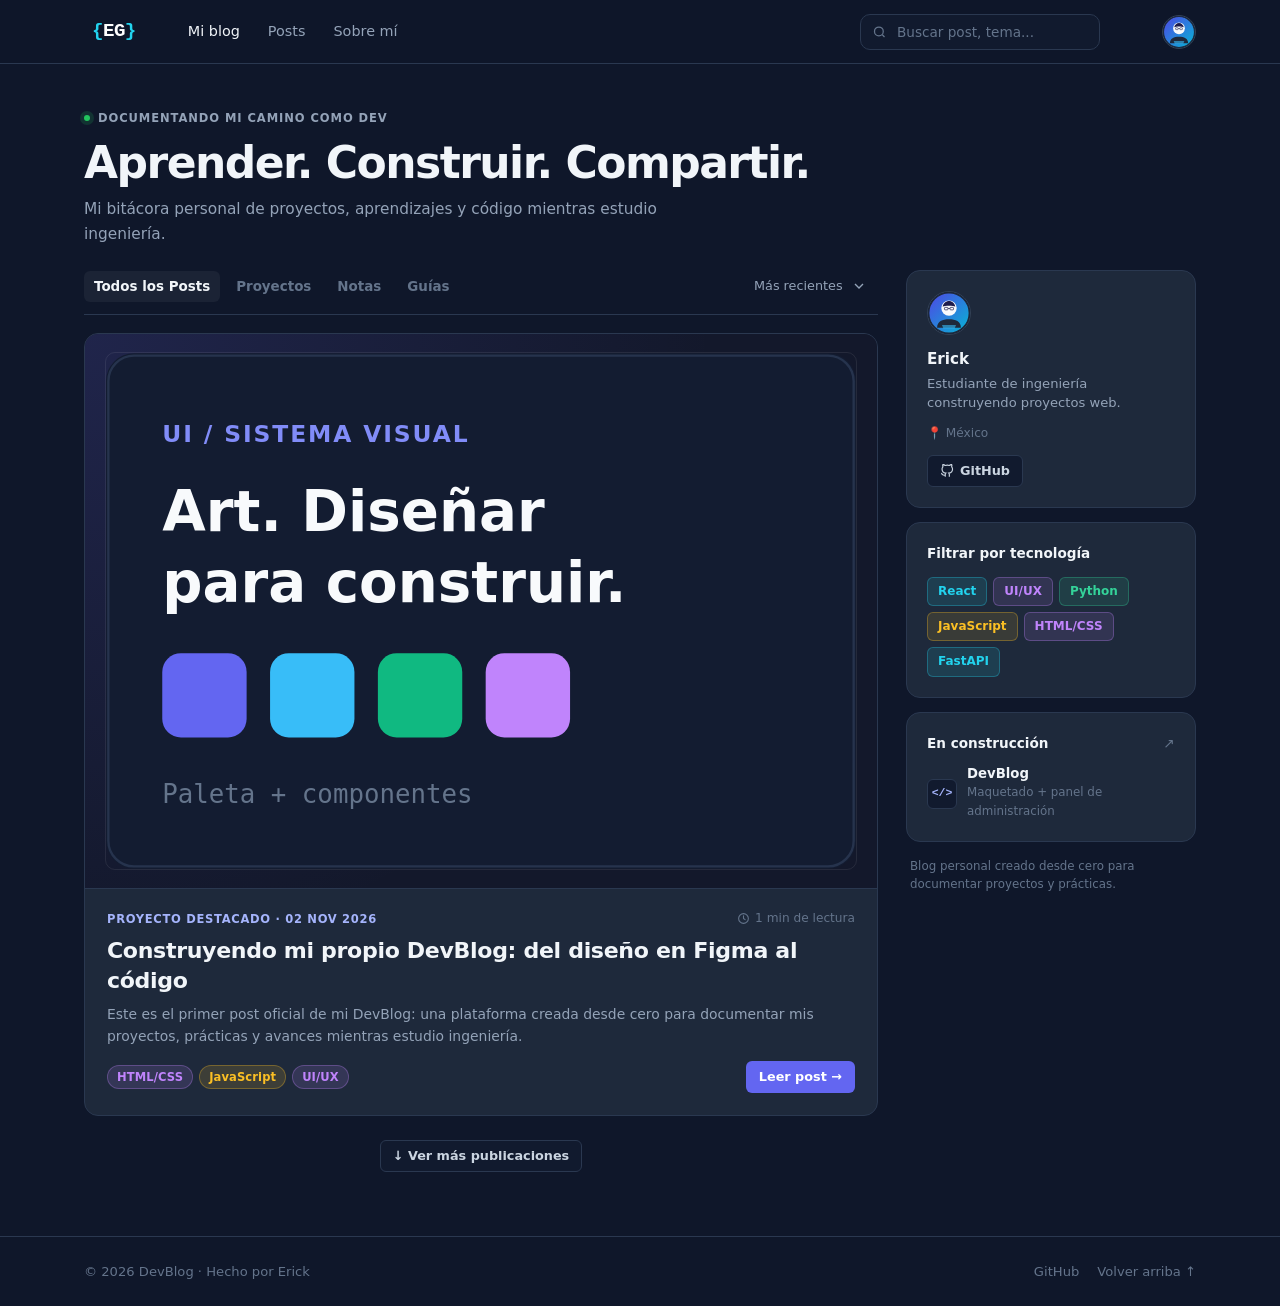
==== commit 8e23cab8: "fix: bloquear dashboard sin sesion, limpiar login, dejar solo post de DevBlog, subir foto de perfil " ====
--- a/dashboard.html
+++ b/dashboard.html
@@ -3,7 +3,13 @@
 <head>
   <meta charset="UTF-8">
   <meta name="viewport" content="width=device-width, initial-scale=1.0">
-  <title>Mi Feed — {EG} DevBlog</title>
+  <title>Panel de Administración — {EG} DevBlog</title>
+  <script>
+    // Bloqueo inmediato: nadie puede acceder al panel sin haber iniciado sesión
+    if (localStorage.getItem('devblog:admin:session') !== 'active') {
+      window.location.replace('index.html');
+    }
+  </script>
   <link rel="icon" type="image/svg+xml" href="assets/images/logo.svg">
   <link rel="stylesheet" href="css/style.css">
   <link rel="stylesheet" href="css/blog.css">
@@ -13,11 +19,11 @@
 
   <div class="dash-shell">
     <!-- ======================================================================
-         MENÚ LATERAL DEL DASHBOARD PRIVADO
+         MENÚ LATERAL DEL PANEL DE ADMINISTRADOR
          ====================================================================== -->
     <aside class="dash-sidebar" aria-label="Panel de control">
       <div class="dash-brand">
-        <a href="index.html" class="logo" aria-label="Inicio DevBlog">
+        <a href="index.html" class="logo" aria-label="Ir al blog">
           <span class="logo-brace">{</span><span class="logo-letters">EG</span><span class="logo-brace">}</span>
         </a>
       </div>
@@ -41,19 +47,24 @@
       </nav>
 
       <div class="dash-sidebar-bottom">
-        <a href="index.html" class="dash-visit-link">↗ Ver blog público</a>
+        <a href="index.html" class="dash-visit-link">↗ Ir al blog</a>
 
         <div class="dash-user">
-          <img src="assets/images/avatar.svg" alt="Erick">
+          <img src="assets/images/avatar.svg" alt="Foto de perfil de Erick" data-user-avatar>
           <div>
             <span class="dash-user-name">Erick</span>
-            <span class="dash-user-role">Admin</span>
-          </div>
-        </div>
+            <span class="dash-user-role">Administrador</span>
+          </div>
+        </div>
+
+        <!-- Opción para subir y actualizar la foto de perfil en cualquier momento -->
+        <label class="dash-avatar-btn">
+          📷 Cambiar foto de perfil
+          <input type="file" id="avatar-upload-input" accept="image/*" class="visually-hidden">
+        </label>
 
         <button type="button" class="dash-logout-btn" id="logout-btn">
           Cerrar sesión
-          <span>Ver como visitante</span>
         </button>
       </div>
     </aside>
@@ -62,7 +73,6 @@
          ÁREA PRINCIPAL DEL DASHBOARD
          ====================================================================== -->
     <div class="dash-main">
-      <!-- Barra superior -->
       <header class="dash-topbar">
         <div class="dash-crumbs">
           Dashboard &nbsp;/&nbsp; <strong id="dash-crumb">Mi Feed</strong>
@@ -71,7 +81,6 @@
       </header>
 
       <main class="dash-content">
-        <!-- Encabezado dinámico según la pestaña activa -->
         <div class="dash-header">
           <div>
             <h1 class="dash-title" id="dash-title">Mi Feed</h1>
@@ -80,11 +89,10 @@
             </p>
           </div>
           <button type="button" class="admin-mode-pill" id="header-action-btn">
-            Vista de Administrador
+            Administrador
           </button>
         </div>
 
-        <!-- Selector de pestañas -->
         <div class="dash-tabs" role="tablist" aria-label="Vistas del dashboard">
           <button type="button" class="dash-tab is-active" role="tab" aria-selected="true" data-tab="mi-feed">
             Mi Feed
@@ -95,7 +103,7 @@
         </div>
 
         <!-- ==================================================================
-             PANTALLA 3: PESTAÑA "MI FEED" (CREACIÓN Y EDICIÓN EN CALIENTE)
+             PESTAÑA 1: "MI FEED" (CREACIÓN Y EDICIÓN EN CALIENTE)
              ================================================================== -->
         <section class="tab-panel" id="panel-mi-feed" aria-label="Mi Feed">
 
@@ -106,18 +114,18 @@
                 <h2 class="composer-title">Crear nueva publicación</h2>
                 <p class="composer-sub">Comparte qué estás construyendo, agrega etiquetas o sube capturas</p>
               </div>
-              <span class="composer-badge">Borrador local</span>
+              <span class="composer-badge">Nuevo post</span>
             </div>
 
             <form class="composer-body" id="composer" novalidate>
               <div class="field">
                 <label class="label" for="composer-title">Título del post</label>
-                <input class="input" id="composer-title" name="title" placeholder="Ej: Construyendo mi primera API con FastAPI..." required>
+                <input class="input" id="composer-title" name="title" placeholder="Escribe el título de tu publicación..." required>
               </div>
 
               <div class="field">
                 <label class="label" for="composer-content">¿Qué estás construyendo o aprendiendo hoy?</label>
-                <textarea class="input textarea" id="composer-content" name="content" rows="4" placeholder="Escribe el contenido de tu publicación, agrega bloques de código (```jsx) o explica tu avance..."></textarea>
+                <textarea class="input textarea" id="composer-content" name="content" rows="4" placeholder="Escribe el contenido de tu publicación, agrega bloques de código (```js) o explica tu avance..."></textarea>
               </div>
 
               <div class="field">
@@ -129,7 +137,7 @@
                 <label class="label" for="composer-image-url">Imagen de portada (opcional)</label>
                 <div class="upload-row">
                   <span class="upload-icon" aria-hidden="true">🖼</span>
-                  <input class="input" id="composer-image-url" name="imageUrl" placeholder="Subir imagen o pegar URL (ej. assets/images/kanban-preview.svg)">
+                  <input class="input" id="composer-image-url" name="imageUrl" placeholder="Subir imagen o pegar URL...">
                   <label class="upload-trigger">
                     Subir archivo
                     <input type="file" id="composer-image-file" accept="image/*" class="visually-hidden">
@@ -140,6 +148,9 @@
               <div class="composer-foot">
                 <span class="form-hint">Se publica al instante en el feed principal</span>
                 <div class="composer-actions">
+                  <button type="button" class="btn btn-secondary btn-sm" id="composer-cancel">
+                    Cancelar
+                  </button>
                   <button type="button" class="btn btn-secondary btn-sm" id="composer-draft">
                     Guardar como borrador
                   </button>
@@ -154,23 +165,22 @@
           <!-- Lista de publicaciones con edición en caliente -->
           <div class="myfeed-head">
             <h2 class="myfeed-title">Mi Feed</h2>
-            <span class="muted" id="my-posts-count">3 publicaciones</span>
+            <span class="muted" id="my-posts-count">1 publicación</span>
           </div>
 
           <div class="feed-list" id="my-posts"></div>
         </section>
 
         <!-- ==================================================================
-             PANTALLA 4: PESTAÑA "GESTOR DE PUBLICACIONES" (TABLA)
+             PESTAÑA 2: "GESTOR DE PUBLICACIONES" (TABLA)
              ================================================================== -->
         <section class="tab-panel" id="panel-gestor" aria-label="Gestor de Publicaciones" hidden>
           <div class="table-card">
             <div class="table-card-head">
               <h2 class="table-card-title">Listado de publicaciones</h2>
-              <span class="muted" id="table-summary">3 en total</span>
-            </div>
-
-            <!-- Barra de búsqueda y filtros -->
+              <span class="muted" id="table-summary">1 en total</span>
+            </div>
+
             <div class="table-filters">
               <div class="table-search-wrap">
                 <svg width="14" height="14" viewBox="0 0 24 24" fill="none" stroke="currentColor" stroke-width="2" aria-hidden="true">
@@ -199,7 +209,6 @@
               </select>
             </div>
 
-            <!-- Tabla de publicaciones -->
             <div class="table-wrap">
               <table class="posts-table">
                 <thead>
--- a/css/dashboard.css
+++ b/css/dashboard.css
@@ -119,6 +119,28 @@
   font-size: 0.7rem;
 }
 
+.dash-avatar-btn {
+  display: inline-flex;
+  align-items: center;
+  justify-content: center;
+  gap: 6px;
+  width: 100%;
+  padding: 7px 10px;
+  border-radius: var(--radius);
+  background: var(--surface-sunken);
+  border: 1px dashed var(--border-strong);
+  color: var(--primary-text);
+  font-size: 0.74rem;
+  font-weight: 600;
+  cursor: pointer;
+  transition: border-color var(--ease), background var(--ease);
+}
+
+.dash-avatar-btn:hover {
+  background: var(--primary-soft);
+  border-color: var(--primary);
+}
+
 .dash-logout-btn {
   width: 100%;
   padding: 8px 10px;
@@ -126,17 +148,10 @@
   background: var(--surface);
   border: 1px solid var(--border);
   color: var(--text-soft);
-  font-size: 0.74rem;
-  font-weight: 600;
-  text-align: left;
-  line-height: 1.35;
+  font-size: 0.76rem;
+  font-weight: 600;
+  text-align: center;
   transition: border-color var(--ease), background var(--ease);
-}
-
-.dash-logout-btn span {
-  display: block;
-  color: var(--text-faint);
-  font-weight: 400;
 }
 
 .dash-logout-btn:hover {
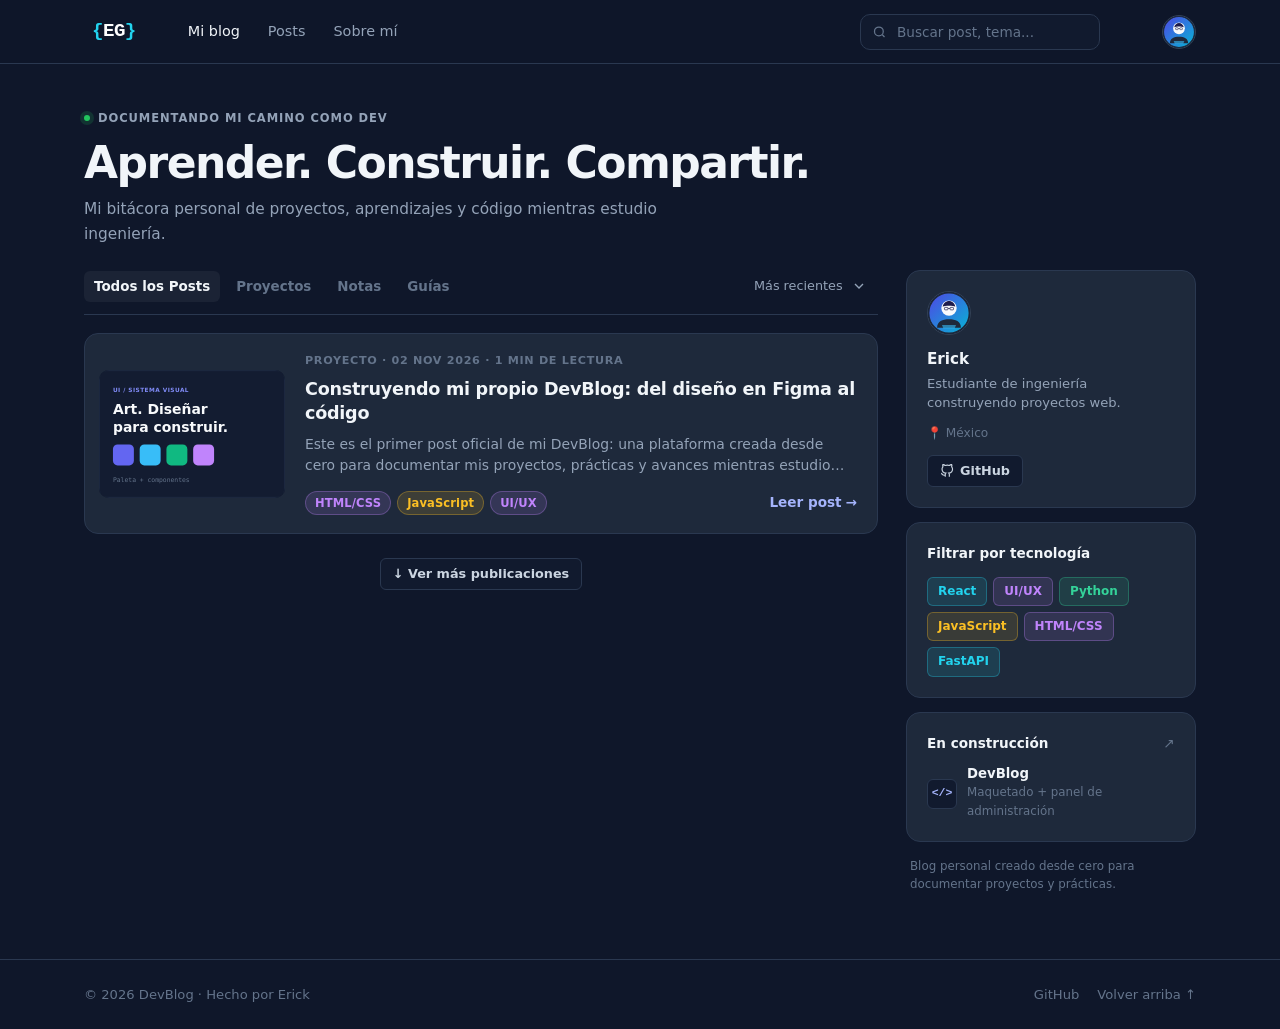
==== commit 75d7ab9b: "feat: hacer editables las tarjetas de perfil, tecnologias y en construccion desde la barra lateral y" ====
--- a/dashboard.html
+++ b/dashboard.html
@@ -44,6 +44,13 @@
           </svg>
           <span>Gestor de Publicaciones</span>
         </button>
+
+        <button type="button" class="dash-nav-btn" data-tab="perfil">
+          <svg width="15" height="15" viewBox="0 0 24 24" fill="none" stroke="currentColor" stroke-width="2" aria-hidden="true">
+            <circle cx="12" cy="8" r="4"/><path d="M4 20c1.5-4 5-6 8-6s6.5 2 8 6"/>
+          </svg>
+          <span>Perfil y Sidebar</span>
+        </button>
       </nav>
 
       <div class="dash-sidebar-bottom">
@@ -99,6 +106,9 @@
           </button>
           <button type="button" class="dash-tab" role="tab" aria-selected="false" data-tab="gestor">
             Gestor de Publicaciones
+          </button>
+          <button type="button" class="dash-tab" role="tab" aria-selected="false" data-tab="perfil">
+            Perfil y Sidebar
           </button>
         </div>
 
@@ -230,6 +240,99 @@
             </div>
           </div>
         </section>
+
+        <!-- ==================================================================
+             PESTAÑA 3: "PERFIL Y SIDEBAR" (EDITAR TARJETAS LATERALES)
+             ================================================================== -->
+        <section class="tab-panel" id="panel-perfil" aria-label="Perfil y Barra Lateral" hidden>
+          <div class="composer-card">
+            <div class="composer-head">
+              <div>
+                <h2 class="composer-title">1. Tarjeta de Perfil</h2>
+                <p class="composer-sub">Edita tu nombre, descripción, ubicación, foto y enlace de GitHub</p>
+              </div>
+            </div>
+            <form class="composer-body" id="dash-profile-form" novalidate>
+              <div style="display:flex;align-items:center;gap:14px;">
+                <div class="profile-avatar-circle" style="width:52px;height:52px;">
+                  <img src="assets/images/avatar.svg" alt="Foto de perfil" data-user-avatar>
+                </div>
+                <label class="btn btn-secondary btn-sm">
+                  📷 Subir nueva foto de perfil
+                  <input type="file" id="dash-avatar-file" accept="image/*" class="visually-hidden">
+                </label>
+              </div>
+
+              <div class="form-grid-2">
+                <div class="field">
+                  <label class="label" for="prof-name">Nombre</label>
+                  <input class="input" id="prof-name" name="name" required>
+                </div>
+                <div class="field">
+                  <label class="label" for="prof-role">Rol / Subtítulo en artículos</label>
+                  <input class="input" id="prof-role" name="role">
+                </div>
+              </div>
+
+              <div class="field">
+                <label class="label" for="prof-bio">Descripción corta</label>
+                <textarea class="input textarea" id="prof-bio" name="bio" rows="2" style="min-height:70px;"></textarea>
+              </div>
+
+              <div class="form-grid-2">
+                <div class="field">
+                  <label class="label" for="prof-location">Ubicación</label>
+                  <input class="input" id="prof-location" name="location" placeholder="México">
+                </div>
+                <div class="field">
+                  <label class="label" for="prof-github">Enlace de GitHub</label>
+                  <input class="input" id="prof-github" name="githubUrl" placeholder="https://github.com/Z3K-Erick">
+                </div>
+              </div>
+
+              <div class="composer-foot">
+                <span class="form-hint">Se refleja inmediatamente en la barra lateral del blog</span>
+                <button type="submit" class="btn btn-primary btn-sm">Guardar perfil</button>
+              </div>
+            </form>
+          </div>
+
+          <div class="composer-card">
+            <div class="composer-head">
+              <div>
+                <h2 class="composer-title">2. Filtrar por tecnología</h2>
+                <p class="composer-sub">Agrega o quita las etiquetas que aparecen en el recuadro "Filtrar por tecnología"</p>
+              </div>
+            </div>
+            <form class="composer-body" id="dash-tech-form" novalidate>
+              <div class="field">
+                <label class="label">Tecnologías visibles</label>
+                <div id="dash-tech-tags"></div>
+              </div>
+              <div class="composer-foot">
+                <span class="form-hint">Escribe una tecnología y presiona Enter, o elimínala con ×</span>
+                <button type="submit" class="btn btn-primary btn-sm">Guardar tecnologías</button>
+              </div>
+            </form>
+          </div>
+
+          <div class="composer-card">
+            <div class="composer-head">
+              <div>
+                <h2 class="composer-title">3. En construcción</h2>
+                <p class="composer-sub">Edita o agrega los proyectos que muestras en la tarjeta "En construcción"</p>
+              </div>
+              <button type="button" class="btn btn-secondary btn-sm" id="dash-add-project">+ Agregar proyecto</button>
+            </div>
+            <form class="composer-body" id="dash-build-form" novalidate>
+              <div class="build-edit-list" id="dash-build-list"></div>
+              <div class="composer-foot">
+                <span class="form-hint">Puedes cambiar el icono (ej. &lt;/&gt;, ⚡, ▦), el nombre y la descripción</span>
+                <button type="submit" class="btn btn-primary btn-sm">Guardar En construcción</button>
+              </div>
+            </form>
+          </div>
+        </section>
       </main>
     </div>
   </div>
--- a/css/blog.css
+++ b/css/blog.css
@@ -219,12 +219,20 @@
 
 /* Variante destacada (arriba del feed) */
 .post-card--featured .post-card-media {
-  padding: 18px 20px;
+  display: flex;
+  align-items: center;
+  justify-content: center;
+  padding: 16px 20px;
   background: radial-gradient(circle at top left, rgba(99, 102, 241, 0.16), transparent 65%), #13182b;
   border-bottom: 1px solid var(--border);
 }
 
 .post-card--featured .post-card-media img {
+  width: auto;
+  max-width: 340px;
+  max-height: 190px;
+  height: auto;
+  object-fit: contain;
   border-radius: var(--radius);
   border: 1px solid rgba(255, 255, 255, 0.08);
 }
@@ -280,6 +288,55 @@
   display: flex;
   flex-direction: column;
   align-items: flex-start;
+  gap: 12px;
+}
+
+.sidebar-card-top {
+  display: flex;
+  align-items: center;
+  justify-content: space-between;
+  width: 100%;
+}
+
+.sidebar-edit-form {
+  display: flex;
+  flex-direction: column;
+  gap: 10px;
+  width: 100%;
+}
+
+.build-edit-list {
+  display: flex;
+  flex-direction: column;
+  gap: 10px;
+}
+
+.build-edit-row {
+  display: grid;
+  grid-template-columns: 54px minmax(0, 1fr) auto;
+  gap: 8px;
+  align-items: start;
+  padding: 10px;
+  border-radius: var(--radius);
+  background: var(--surface-sunken);
+  border: 1px solid var(--border);
+}
+
+.build-icon-input {
+  text-align: center;
+  font-family: var(--font-mono);
+  font-weight: 700;
+}
+
+.build-edit-fields {
+  display: flex;
+  flex-direction: column;
+  gap: 6px;
+}
+
+.form-grid-2 {
+  display: grid;
+  grid-template-columns: repeat(auto-fit, minmax(180px, 1fr));
   gap: 12px;
 }
 
@@ -570,10 +627,17 @@
 }
 
 .prose-figure-body {
+  display: flex;
+  justify-content: center;
   padding: 16px;
 }
 
 .prose-figure-body img {
+  width: auto;
+  max-width: 420px;
+  max-height: 240px;
+  height: auto;
+  object-fit: contain;
   border-radius: var(--radius);
 }
 
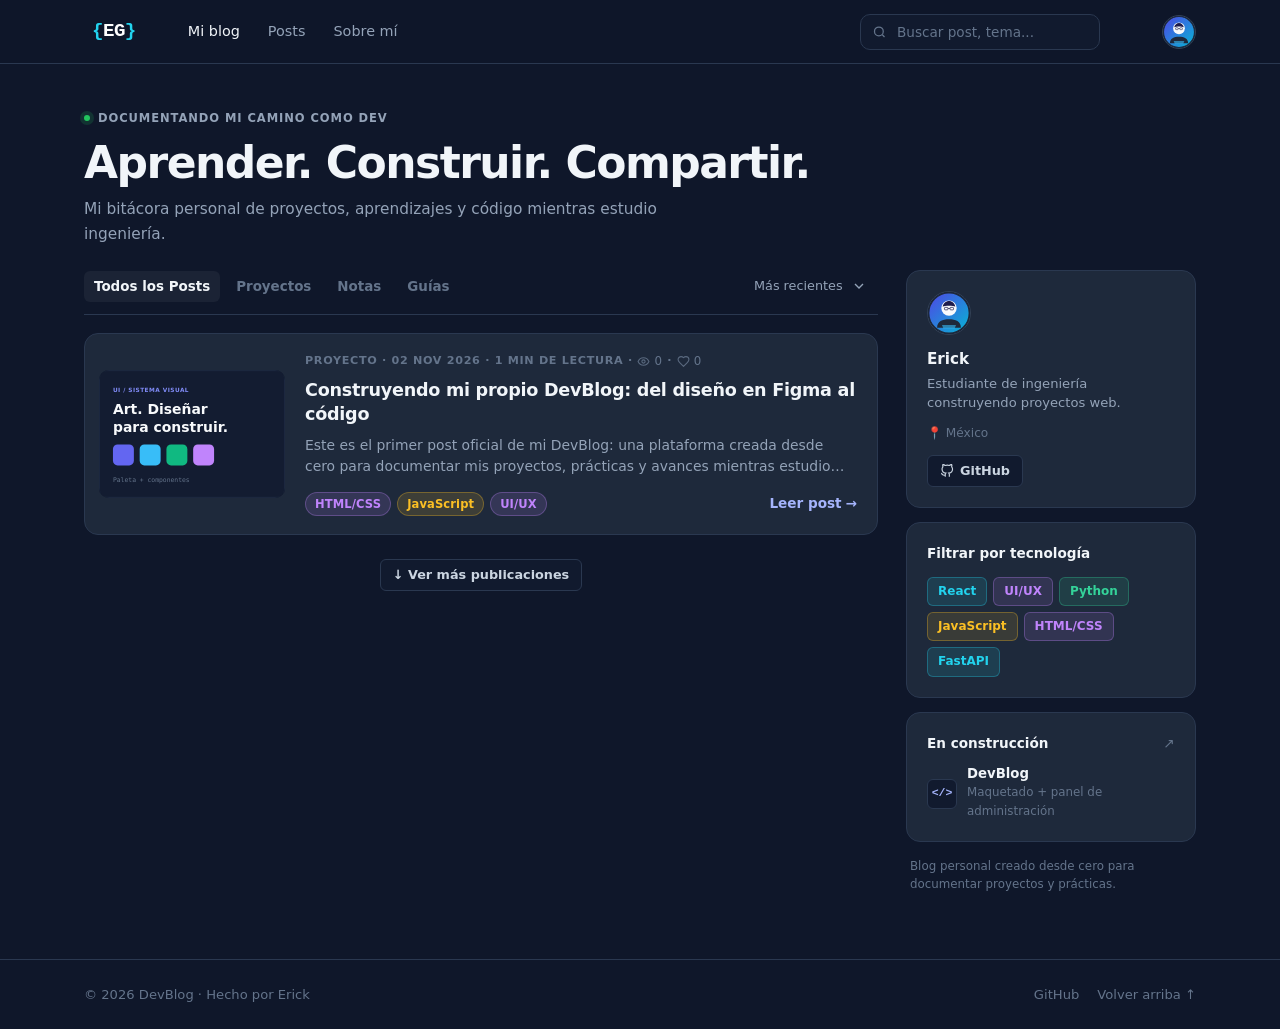
==== commit 94746856: "feat(telemetria): implementar sistema de metricas, vistas, likes y panel de analytics" ====
--- a/dashboard.html
+++ b/dashboard.html
@@ -51,6 +51,13 @@
           </svg>
           <span>Perfil y Sidebar</span>
         </button>
+
+        <button type="button" class="dash-nav-btn" data-tab="metricas">
+          <svg width="15" height="15" viewBox="0 0 24 24" fill="none" stroke="currentColor" stroke-width="2" aria-hidden="true">
+            <path d="M3 3v18h18"/><path d="m19 9-5 5-4-4-3 3"/>
+          </svg>
+          <span>Métricas / Analytics</span>
+        </button>
       </nav>
 
       <div class="dash-sidebar-bottom">
@@ -110,6 +117,9 @@
           <button type="button" class="dash-tab" role="tab" aria-selected="false" data-tab="perfil">
             Perfil y Sidebar
           </button>
+          <button type="button" class="dash-tab" role="tab" aria-selected="false" data-tab="metricas">
+            Métricas / Analytics
+          </button>
         </div>
 
         <!-- ==================================================================
@@ -133,9 +143,76 @@
                 <input class="input" id="composer-title" name="title" placeholder="Escribe el título de tu publicación..." required>
               </div>
 
-              <div class="field">
-                <label class="label" for="composer-content">¿Qué estás construyendo o aprendiendo hoy?</label>
-                <textarea class="input textarea" id="composer-content" name="content" rows="4" placeholder="Escribe el contenido de tu publicación, agrega bloques de código (```js) o explica tu avance..."></textarea>
+              <!-- Editor Visual Asistido para el contenido -->
+              <div class="field">
+                <div style="display: flex; justify-content: space-between; align-items: center; margin-bottom: 2px;">
+                  <label class="label" for="composer-content">Contenido de la publicación</label>
+                  <span class="muted" style="font-size: 0.74rem;">Usa los botones para dar formato o insertar imágenes</span>
+                </div>
+
+                <div class="editor-shell" id="composer-editor-shell">
+                  <div class="editor-header-tabs">
+                    <div class="editor-tab-group">
+                      <button type="button" class="editor-mode-btn is-active" data-editor-mode="write">✏️ Escribir</button>
+                      <button type="button" class="editor-mode-btn" data-editor-mode="preview">👁️ Vista previa</button>
+                    </div>
+                    <button type="button" class="editor-help-toggle" data-toggle-help>💡 Ayuda de formato</button>
+                  </div>
+
+                  <div class="editor-cheatsheet" hidden>
+                    <div class="cheat-col">
+                      <strong>Encabezados</strong>
+                      <code>## 01. Título</code> (sección)<br>
+                      <code>### Subtítulo</code>
+                    </div>
+                    <div class="cheat-col">
+                      <strong>Texto y notas</strong>
+                      <code>**negrita**</code> · <code>*cursiva*</code><br>
+                      <code>&gt; **LO QUE APRENDÍ:**</code>
+                    </div>
+                    <div class="cheat-col">
+                      <strong>Código e imágenes</strong>
+                      <code>```js archivo.js</code><br>
+                      <code>![Pie de foto](imagen.png)</code>
+                    </div>
+                  </div>
+
+                  <div class="editor-toolbar">
+                    <button type="button" class="tool-btn" data-tool="h2" title="Título de sección">🔤 Título H2</button>
+                    <button type="button" class="tool-btn" data-tool="h3" title="Subtítulo">📝 Subtítulo H3</button>
+                    <span class="tool-sep"></span>
+                    <button type="button" class="tool-btn tool-btn--bold" data-tool="bold" title="Negrita">B</button>
+                    <button type="button" class="tool-btn tool-btn--italic" data-tool="italic" title="Cursiva">I</button>
+                    <button type="button" class="tool-btn" data-tool="code" title="Bloque de código">💻 Código</button>
+                    <button type="button" class="tool-btn tool-btn--tip" data-tool="tip" title="Recuadro de aprendizaje">💡 Tip</button>
+                    <button type="button" class="tool-btn" data-tool="list" title="Lista">• Lista</button>
+                    <span class="tool-sep"></span>
+                    <button type="button" class="tool-btn tool-btn--image" data-tool="image" title="Insertar imagen exactamente en la posición del cursor">
+                      📷 + Insertar imagen aquí
+                    </button>
+                  </div>
+
+                  <textarea class="editor-textarea" id="composer-content" name="content" rows="5" placeholder="Escribe aquí tu avance... Puedes usar los botones de arriba para insertar títulos, código o imágenes exactamente donde quieras en el texto."></textarea>
+                  <div class="editor-preview prose" id="composer-preview" hidden></div>
+                </div>
+              </div>
+
+              <div class="form-grid-2">
+                <div class="field">
+                  <label class="label">Tipo de publicación</label>
+                  <select class="input select select--sm" name="kind">
+                    <option value="Proyecto">Proyecto</option>
+                    <option value="Nota">Nota</option>
+                    <option value="Guía">Guía</option>
+                  </select>
+                </div>
+                <div class="field">
+                  <label class="label">Posición de la portada</label>
+                  <select class="input select select--sm" name="layout" id="composer-layout">
+                    <option value="side">A un costado (Recomendado)</option>
+                    <option value="top">Arriba (Banner panorámico)</option>
+                  </select>
+                </div>
               </div>
 
               <div class="field">
@@ -153,6 +230,7 @@
                     <input type="file" id="composer-image-file" accept="image/*" class="visually-hidden">
                   </label>
                 </div>
+                <div class="cover-preview-card" id="composer-cover-preview" hidden></div>
               </div>
 
               <div class="composer-foot">
@@ -333,11 +411,70 @@
             </form>
           </div>
         </section>
+
+        <!-- ==================================================================
+             PESTAÑA 4: "MÉTRICAS / ANALYTICS" (TELEMETRÍA Y RENDIMIENTO)
+             ================================================================== -->
+        <section class="tab-panel" id="panel-metricas" aria-label="Métricas y Analytics" hidden>
+          <div class="analytics-shell" id="analytics-root">
+            <div class="empty-state">
+              <p class="empty-state-title">Cargando métricas...</p>
+              <p>Conectando con la API de telemetría de {EG} DevBlog.</p>
+            </div>
+          </div>
+        </section>
       </main>
     </div>
   </div>
 
+  <!-- ========================================================================
+       MODAL: INSERTAR IMAGEN EN EL TEXTO (DONDE ESTÉ EL CURSOR)
+       ======================================================================== -->
+  <div class="modal-overlay" id="insert-image-modal" hidden>
+    <div class="modal" role="dialog" aria-modal="true" aria-labelledby="insert-img-title">
+      <div class="modal-header">
+        <div>
+          <h2 class="modal-title" id="insert-img-title">📷 Insertar imagen en el texto</h2>
+          <p class="modal-subtitle">Se colocará exactamente donde tienes el cursor</p>
+        </div>
+        <button type="button" class="icon-btn" data-dismiss aria-label="Cerrar">✕</button>
+      </div>
+      <form class="modal-body" id="insert-image-form" novalidate>
+        <div class="field">
+          <label class="label">1. Seleccionar archivo de imagen</label>
+          <div class="modal-dropzone">
+            <button type="button" class="btn btn-secondary btn-sm" id="btn-browse-insert-img">
+              📁 Elegir imagen de mi computadora
+            </button>
+            <input type="file" id="input-modal-img-file" accept="image/*" class="visually-hidden">
+            <span class="muted" id="modal-img-status">PNG, JPG, SVG o WebP</span>
+          </div>
+        </div>
+
+        <div class="field">
+          <label class="label" for="modal-input-img-url">O escribir URL / ruta directa</label>
+          <input class="input select--sm" id="modal-input-img-url" placeholder="assets/images/... o https://...">
+        </div>
+
+        <div class="field">
+          <label class="label" for="modal-input-caption">2. Pie de foto / Descripción (opcional)</label>
+          <input class="input select--sm" id="modal-input-caption" placeholder="Ej: Captura de la interfaz o avance">
+        </div>
+
+        <div class="modal-img-preview-box" id="modal-img-preview-box" hidden>
+          <img src="" id="modal-preview-img-tag" alt="Vista previa de la imagen">
+        </div>
+
+        <div class="modal-footer" style="padding: 0; margin-top: 6px;">
+          <button type="button" class="btn btn-secondary btn-sm" data-dismiss>Cancelar</button>
+          <button type="submit" class="btn btn-primary btn-sm">Insertar en el texto</button>
+        </div>
+      </form>
+    </div>
+  </div>
+
   <script src="js/store.js"></script>
+  <script src="js/markdown.js"></script>
   <script src="js/ui.js"></script>
   <script src="js/dashboard.js"></script>
 </body>
--- a/css/blog.css
+++ b/css/blog.css
@@ -848,6 +848,117 @@
 }
 
 /* --------------------------------------------------------------------------
+   Telemetría y Métricas (Vistas y Likes en Feed y Post)
+   -------------------------------------------------------------------------- */
+.post-meta-stat {
+  display: inline-flex;
+  align-items: center;
+  gap: 4px;
+  color: var(--text-faint);
+  font-size: 0.74rem;
+  font-weight: 500;
+  vertical-align: middle;
+}
+
+.post-meta-stat svg {
+  opacity: 0.85;
+}
+
+.post-card-meta-group {
+  display: inline-flex;
+  align-items: center;
+  gap: 10px;
+}
+
+.post-actions-bar {
+  display: flex;
+  align-items: center;
+  justify-content: space-between;
+  flex-wrap: wrap;
+  gap: 12px;
+  margin-top: 24px;
+  padding: 12px 18px;
+  background: var(--surface);
+  border: 1px solid var(--border);
+  border-radius: var(--radius);
+}
+
+.post-actions-left {
+  display: flex;
+  align-items: center;
+  gap: 12px;
+}
+
+.post-like-btn {
+  display: inline-flex;
+  align-items: center;
+  gap: 8px;
+  padding: 7px 14px;
+  border-radius: var(--radius-full);
+  background: var(--surface-sunken);
+  border: 1px solid var(--border);
+  color: var(--text-soft);
+  font-size: 0.84rem;
+  font-weight: 600;
+  cursor: pointer;
+  transition: background var(--ease), border-color var(--ease), color var(--ease), transform var(--ease);
+}
+
+.post-like-btn:hover {
+  background: var(--surface-hover);
+  border-color: rgba(244, 63, 94, 0.4);
+  color: #fb7185;
+}
+
+.post-like-btn:active {
+  transform: scale(0.97);
+}
+
+.post-like-btn.is-liked {
+  background: rgba(244, 63, 94, 0.15);
+  border-color: rgba(244, 63, 94, 0.5);
+  color: #f43f5e;
+}
+
+.post-like-btn.is-liked .like-icon {
+  fill: currentColor;
+  transform: scale(1.08);
+}
+
+.post-like-btn .like-icon {
+  transition: transform var(--ease), fill var(--ease);
+}
+
+.post-like-btn .like-count {
+  display: inline-block;
+  padding: 1px 7px;
+  border-radius: var(--radius-full);
+  background: rgba(255, 255, 255, 0.08);
+  font-size: 0.78rem;
+  font-family: var(--font-mono);
+  font-weight: 600;
+}
+
+.post-views-badge {
+  display: inline-flex;
+  align-items: center;
+  gap: 6px;
+  color: var(--text-faint);
+  font-size: 0.8rem;
+}
+
+.post-metric-inline {
+  display: inline-flex;
+  align-items: center;
+  gap: 3px;
+  color: var(--text-faint);
+}
+
+.post-metric-inline svg {
+  vertical-align: -1px;
+}
+
+/* --------------------------------------------------------------------------
    Responsive
    -------------------------------------------------------------------------- */
 @media (max-width: 960px) {
--- a/css/dashboard.css
+++ b/css/dashboard.css
@@ -344,6 +344,16 @@
   color: var(--text);
 }
 
+.input-file-group {
+  display: flex;
+  align-items: center;
+  gap: 8px;
+}
+
+.input-file-group .input {
+  flex: 1;
+}
+
 .composer-foot {
   display: flex;
   flex-wrap: wrap;
@@ -501,9 +511,628 @@
 }
 
 /* --------------------------------------------------------------------------
+   Editor Visual Asistido (Barra de herramientas, vista previa e inserción)
+   -------------------------------------------------------------------------- */
+.editor-shell {
+  display: flex;
+  flex-direction: column;
+  border: 1px solid var(--border);
+  border-radius: var(--radius);
+  background: var(--bg-deep);
+  overflow: hidden;
+  transition: border-color var(--ease), box-shadow var(--ease);
+}
+
+.editor-shell:focus-within {
+  border-color: var(--primary);
+  box-shadow: var(--ring);
+}
+
+.editor-header-tabs {
+  display: flex;
+  align-items: center;
+  justify-content: space-between;
+  padding: 6px 12px;
+  background: var(--surface-sunken);
+  border-bottom: 1px solid var(--border);
+}
+
+.editor-tab-group {
+  display: flex;
+  gap: 4px;
+}
+
+.editor-mode-btn {
+  display: inline-flex;
+  align-items: center;
+  gap: 5px;
+  padding: 4px 10px;
+  border-radius: var(--radius-sm);
+  color: var(--text-muted);
+  font-size: 0.76rem;
+  font-weight: 600;
+  transition: color var(--ease), background var(--ease);
+}
+
+.editor-mode-btn:hover {
+  color: var(--text);
+}
+
+.editor-mode-btn.is-active {
+  color: var(--primary-text);
+  background: var(--surface);
+  box-shadow: inset 0 0 0 1px var(--border);
+}
+
+.editor-help-toggle {
+  display: inline-flex;
+  align-items: center;
+  gap: 4px;
+  color: var(--text-faint);
+  font-size: 0.74rem;
+  font-weight: 500;
+}
+
+.editor-help-toggle:hover {
+  color: var(--text-soft);
+}
+
+/* Barra de botones de formato */
+.editor-toolbar {
+  display: flex;
+  flex-wrap: wrap;
+  align-items: center;
+  gap: 4px;
+  padding: 8px 10px;
+  background: var(--surface);
+  border-bottom: 1px solid var(--border);
+}
+
+.tool-btn {
+  display: inline-flex;
+  align-items: center;
+  justify-content: center;
+  gap: 4px;
+  height: 28px;
+  padding: 0 8px;
+  border-radius: var(--radius-sm);
+  background: var(--surface-sunken);
+  border: 1px solid var(--border);
+  color: var(--text-soft);
+  font-size: 0.75rem;
+  font-weight: 600;
+  white-space: nowrap;
+  transition: background var(--ease), border-color var(--ease), color var(--ease);
+}
+
+.tool-btn:hover {
+  background: var(--surface-hover);
+  border-color: var(--border-strong);
+  color: #fff;
+}
+
+.tool-btn:active {
+  transform: translateY(1px);
+}
+
+.tool-btn--bold {
+  font-weight: 800;
+  min-width: 28px;
+}
+
+.tool-btn--italic {
+  font-style: italic;
+  font-weight: 700;
+  min-width: 28px;
+}
+
+.tool-btn--image {
+  background: rgba(34, 211, 238, 0.1);
+  border-color: rgba(34, 211, 238, 0.35);
+  color: var(--cyan);
+}
+
+.tool-btn--image:hover {
+  background: rgba(34, 211, 238, 0.2);
+  border-color: var(--cyan);
+  color: #fff;
+}
+
+.tool-btn--tip {
+  background: var(--primary-soft);
+  border-color: rgba(99, 102, 241, 0.35);
+  color: var(--primary-text);
+}
+
+.tool-btn--tip:hover {
+  background: rgba(99, 102, 241, 0.25);
+  color: #fff;
+}
+
+.tool-sep {
+  width: 1px;
+  height: 18px;
+  background: var(--border);
+  margin-inline: 4px;
+}
+
+/* Área de texto y vista previa */
+.editor-textarea {
+  width: 100%;
+  min-height: 140px;
+  padding: 12px 14px;
+  background: transparent;
+  border: 0;
+  outline: none;
+  font-size: 0.9rem;
+  line-height: 1.65;
+  resize: vertical;
+}
+
+.editor-preview {
+  min-height: 140px;
+  max-height: 380px;
+  overflow-y: auto;
+  padding: 16px 18px;
+  background: var(--bg-deep);
+  border-top: 1px dashed var(--border);
+}
+
+.editor-preview:empty::before {
+  content: 'Escribe algo en la pestaña "Escribir" para ver la vista previa aquí...';
+  color: var(--text-faint);
+  font-style: italic;
+  font-size: 0.85rem;
+}
+
+/* Guía de ayuda desplegable */
+.editor-cheatsheet {
+  display: grid;
+  grid-template-columns: repeat(auto-fit, minmax(200px, 1fr));
+  gap: 10px;
+  padding: 12px 14px;
+  background: var(--surface-sunken);
+  border-bottom: 1px solid var(--border);
+  font-size: 0.74rem;
+  color: var(--text-muted);
+}
+
+.cheat-col strong {
+  display: block;
+  color: var(--text-soft);
+  margin-bottom: 4px;
+}
+
+.cheat-col code {
+  color: var(--primary-text);
+  font-family: var(--font-mono);
+}
+
+/* Miniatura de imagen de portada */
+.cover-preview-card {
+  display: flex;
+  align-items: center;
+  gap: 12px;
+  padding: 10px 14px;
+  border-radius: var(--radius);
+  background: var(--surface-sunken);
+  border: 1px solid var(--border);
+  margin-top: 8px;
+}
+
+.cover-preview-thumb {
+  width: 64px;
+  height: 44px;
+  border-radius: var(--radius-sm);
+  object-fit: cover;
+  border: 1px solid var(--border-strong);
+  background: #000;
+}
+
+.cover-preview-info {
+  flex: 1;
+  min-width: 0;
+}
+
+.cover-preview-title {
+  font-size: 0.78rem;
+  font-weight: 600;
+  color: var(--text);
+  white-space: nowrap;
+  overflow: hidden;
+  text-overflow: ellipsis;
+}
+
+.cover-preview-hint {
+  font-size: 0.72rem;
+  color: var(--text-faint);
+}
+
+/* Modal de inserción de imagen */
+.modal-dropzone {
+  display: flex;
+  flex-direction: column;
+  align-items: center;
+  justify-content: center;
+  gap: 8px;
+  padding: 20px;
+  border: 2px dashed var(--border-strong);
+  border-radius: var(--radius);
+  background: var(--bg-deep);
+  text-align: center;
+  transition: border-color var(--ease);
+}
+
+.modal-dropzone:hover {
+  border-color: var(--cyan);
+}
+
+.modal-img-preview-box {
+  display: flex;
+  align-items: center;
+  justify-content: center;
+  padding: 8px;
+  background: var(--bg-deep);
+  border: 1px solid var(--border);
+  border-radius: var(--radius);
+  max-height: 160px;
+  overflow: hidden;
+}
+
+.modal-img-preview-box img {
+  max-height: 140px;
+  width: auto;
+  border-radius: var(--radius-sm);
+}
+
+/* --------------------------------------------------------------------------
+   Pestaña "Métricas / Analytics" (Telemetría de DevBlog)
+   -------------------------------------------------------------------------- */
+.analytics-shell {
+  display: flex;
+  flex-direction: column;
+  gap: 20px;
+}
+
+.analytics-toolbar {
+  display: flex;
+  align-items: center;
+  justify-content: space-between;
+  flex-wrap: wrap;
+  gap: 12px;
+  padding: 12px 18px;
+  background: var(--surface);
+  border: 1px solid var(--border);
+  border-radius: var(--radius);
+}
+
+.analytics-status-info {
+  display: flex;
+  align-items: center;
+  gap: 8px;
+  color: var(--text-muted);
+  font-size: 0.82rem;
+}
+
+.analytics-live-dot {
+  width: 8px;
+  height: 8px;
+  border-radius: 50%;
+  background: var(--success);
+  box-shadow: 0 0 8px rgba(34, 197, 94, 0.6);
+  display: inline-block;
+}
+
+.analytics-kpi-grid {
+  display: grid;
+  grid-template-columns: repeat(auto-fit, minmax(230px, 1fr));
+  gap: 16px;
+}
+
+.kpi-card {
+  display: flex;
+  flex-direction: column;
+  padding: 20px 22px;
+  background: var(--surface);
+  border: 1px solid var(--border);
+  border-radius: var(--radius);
+  position: relative;
+  overflow: hidden;
+  transition: transform var(--ease), border-color var(--ease);
+}
+
+.kpi-card:hover {
+  border-color: var(--border-strong);
+  transform: translateY(-2px);
+}
+
+.kpi-card-header {
+  display: flex;
+  align-items: center;
+  justify-content: space-between;
+  margin-bottom: 12px;
+}
+
+.kpi-icon-wrap {
+  display: inline-grid;
+  place-items: center;
+  width: 38px;
+  height: 38px;
+  border-radius: var(--radius);
+  background: var(--surface-sunken);
+  color: var(--primary-text);
+  border: 1px solid var(--border);
+}
+
+.kpi-card--views .kpi-icon-wrap {
+  background: rgba(34, 211, 238, 0.12);
+  border-color: rgba(34, 211, 238, 0.25);
+  color: var(--cyan);
+}
+
+.kpi-card--likes .kpi-icon-wrap {
+  background: rgba(244, 63, 94, 0.12);
+  border-color: rgba(244, 63, 94, 0.25);
+  color: #fb7185;
+}
+
+.kpi-card--top .kpi-icon-wrap {
+  background: rgba(245, 158, 11, 0.12);
+  border-color: rgba(245, 158, 11, 0.25);
+  color: #fcd34d;
+}
+
+.kpi-title {
+  color: var(--text-faint);
+  font-size: 0.72rem;
+  font-weight: 700;
+  letter-spacing: 0.08em;
+  text-transform: uppercase;
+}
+
+.kpi-value {
+  font-size: 2.1rem;
+  font-weight: 800;
+  line-height: 1.1;
+  color: var(--text);
+  font-family: var(--font-sans);
+}
+
+.kpi-desc {
+  margin-top: 6px;
+  color: var(--text-muted);
+  font-size: 0.78rem;
+  line-height: 1.4;
+}
+
+.kpi-top-post-title {
+  font-size: 0.94rem;
+  font-weight: 700;
+  color: var(--text);
+  line-height: 1.35;
+  display: -webkit-box;
+  -webkit-line-clamp: 2;
+  -webkit-box-orient: vertical;
+  overflow: hidden;
+  margin-bottom: 4px;
+}
+
+.kpi-top-post-stats {
+  display: flex;
+  align-items: center;
+  gap: 10px;
+  font-size: 0.76rem;
+  color: var(--text-muted);
+}
+
+.analytics-grid-2 {
+  display: grid;
+  grid-template-columns: 1fr 1fr;
+  gap: 18px;
+}
+
+.analytics-card {
+  padding: 20px 22px;
+  background: var(--surface);
+  border: 1px solid var(--border);
+  border-radius: var(--radius);
+  display: flex;
+  flex-direction: column;
+}
+
+.analytics-card-head {
+  display: flex;
+  align-items: center;
+  justify-content: space-between;
+  margin-bottom: 16px;
+  padding-bottom: 12px;
+  border-bottom: 1px solid var(--border);
+}
+
+.analytics-card-title {
+  font-size: 0.96rem;
+  font-weight: 700;
+  color: var(--text);
+}
+
+.analytics-badge {
+  padding: 2px 8px;
+  border-radius: var(--radius-full);
+  background: var(--surface-sunken);
+  border: 1px solid var(--border);
+  color: var(--primary-text);
+  font-size: 0.72rem;
+  font-family: var(--font-mono);
+}
+
+/* Ranking de Top Posts */
+.ranking-list {
+  display: flex;
+  flex-direction: column;
+  gap: 10px;
+}
+
+.ranking-item {
+  display: flex;
+  align-items: center;
+  gap: 12px;
+  padding: 10px 12px;
+  background: var(--surface-sunken);
+  border: 1px solid var(--border);
+  border-radius: var(--radius-sm);
+  transition: background var(--ease), border-color var(--ease);
+}
+
+.ranking-item:hover {
+  background: var(--surface-hover);
+  border-color: var(--border-strong);
+}
+
+.ranking-pos {
+  display: inline-grid;
+  place-items: center;
+  width: 26px;
+  height: 26px;
+  border-radius: var(--radius-sm);
+  background: rgba(255, 255, 255, 0.05);
+  color: var(--text-muted);
+  font-size: 0.76rem;
+  font-weight: 700;
+  font-family: var(--font-mono);
+  flex-shrink: 0;
+}
+
+.ranking-item:nth-child(1) .ranking-pos {
+  background: rgba(245, 158, 11, 0.2);
+  color: #fcd34d;
+  border: 1px solid rgba(245, 158, 11, 0.4);
+}
+
+.ranking-item:nth-child(2) .ranking-pos {
+  background: rgba(34, 211, 238, 0.18);
+  color: var(--cyan);
+  border: 1px solid rgba(34, 211, 238, 0.35);
+}
+
+.ranking-item:nth-child(3) .ranking-pos {
+  background: rgba(99, 102, 241, 0.2);
+  color: var(--primary-text);
+  border: 1px solid rgba(99, 102, 241, 0.35);
+}
+
+.ranking-content {
+  flex: 1;
+  min-width: 0;
+}
+
+.ranking-title {
+  display: block;
+  font-size: 0.85rem;
+  font-weight: 600;
+  color: var(--text);
+  white-space: nowrap;
+  overflow: hidden;
+  text-overflow: ellipsis;
+}
+
+.ranking-title a {
+  color: inherit;
+}
+
+.ranking-title a:hover {
+  color: var(--primary-text);
+}
+
+.ranking-meta {
+  display: flex;
+  align-items: center;
+  gap: 8px;
+  margin-top: 2px;
+  font-size: 0.72rem;
+  color: var(--text-faint);
+}
+
+.ranking-stats {
+  display: flex;
+  align-items: center;
+  gap: 8px;
+  flex-shrink: 0;
+}
+
+.ranking-stat-pill {
+  display: inline-flex;
+  align-items: center;
+  gap: 4px;
+  padding: 3px 8px;
+  border-radius: var(--radius-full);
+  background: var(--surface);
+  border: 1px solid var(--border);
+  font-size: 0.74rem;
+  font-family: var(--font-mono);
+  color: var(--text-soft);
+}
+
+/* Gráfico de barras de Tags con CSS puro */
+.tag-bars-list {
+  display: flex;
+  flex-direction: column;
+  gap: 13px;
+}
+
+.tag-bar-item {
+  display: flex;
+  flex-direction: column;
+  gap: 5px;
+}
+
+.tag-bar-header {
+  display: flex;
+  align-items: center;
+  justify-content: space-between;
+  font-size: 0.78rem;
+}
+
+.tag-bar-name {
+  font-weight: 600;
+  color: var(--text);
+  display: inline-flex;
+  align-items: center;
+  gap: 6px;
+}
+
+.tag-bar-metrics {
+  display: inline-flex;
+  align-items: center;
+  gap: 6px;
+  color: var(--text-muted);
+  font-family: var(--font-mono);
+  font-size: 0.74rem;
+}
+
+.tag-progress-track {
+  width: 100%;
+  height: 8px;
+  background: var(--surface-sunken);
+  border: 1px solid var(--border);
+  border-radius: var(--radius-full);
+  overflow: hidden;
+  position: relative;
+}
+
+.tag-progress-fill {
+  height: 100%;
+  border-radius: var(--radius-full);
+  background: linear-gradient(90deg, var(--primary) 0%, var(--cyan) 100%);
+  transition: width 600ms cubic-bezier(0.4, 0, 0.2, 1);
+}
+
+/* --------------------------------------------------------------------------
    Responsive
    -------------------------------------------------------------------------- */
 @media (max-width: 860px) {
+  .analytics-grid-2 {
+    grid-template-columns: 1fr;
+  }
   .dash-shell {
     grid-template-columns: 1fr;
   }
